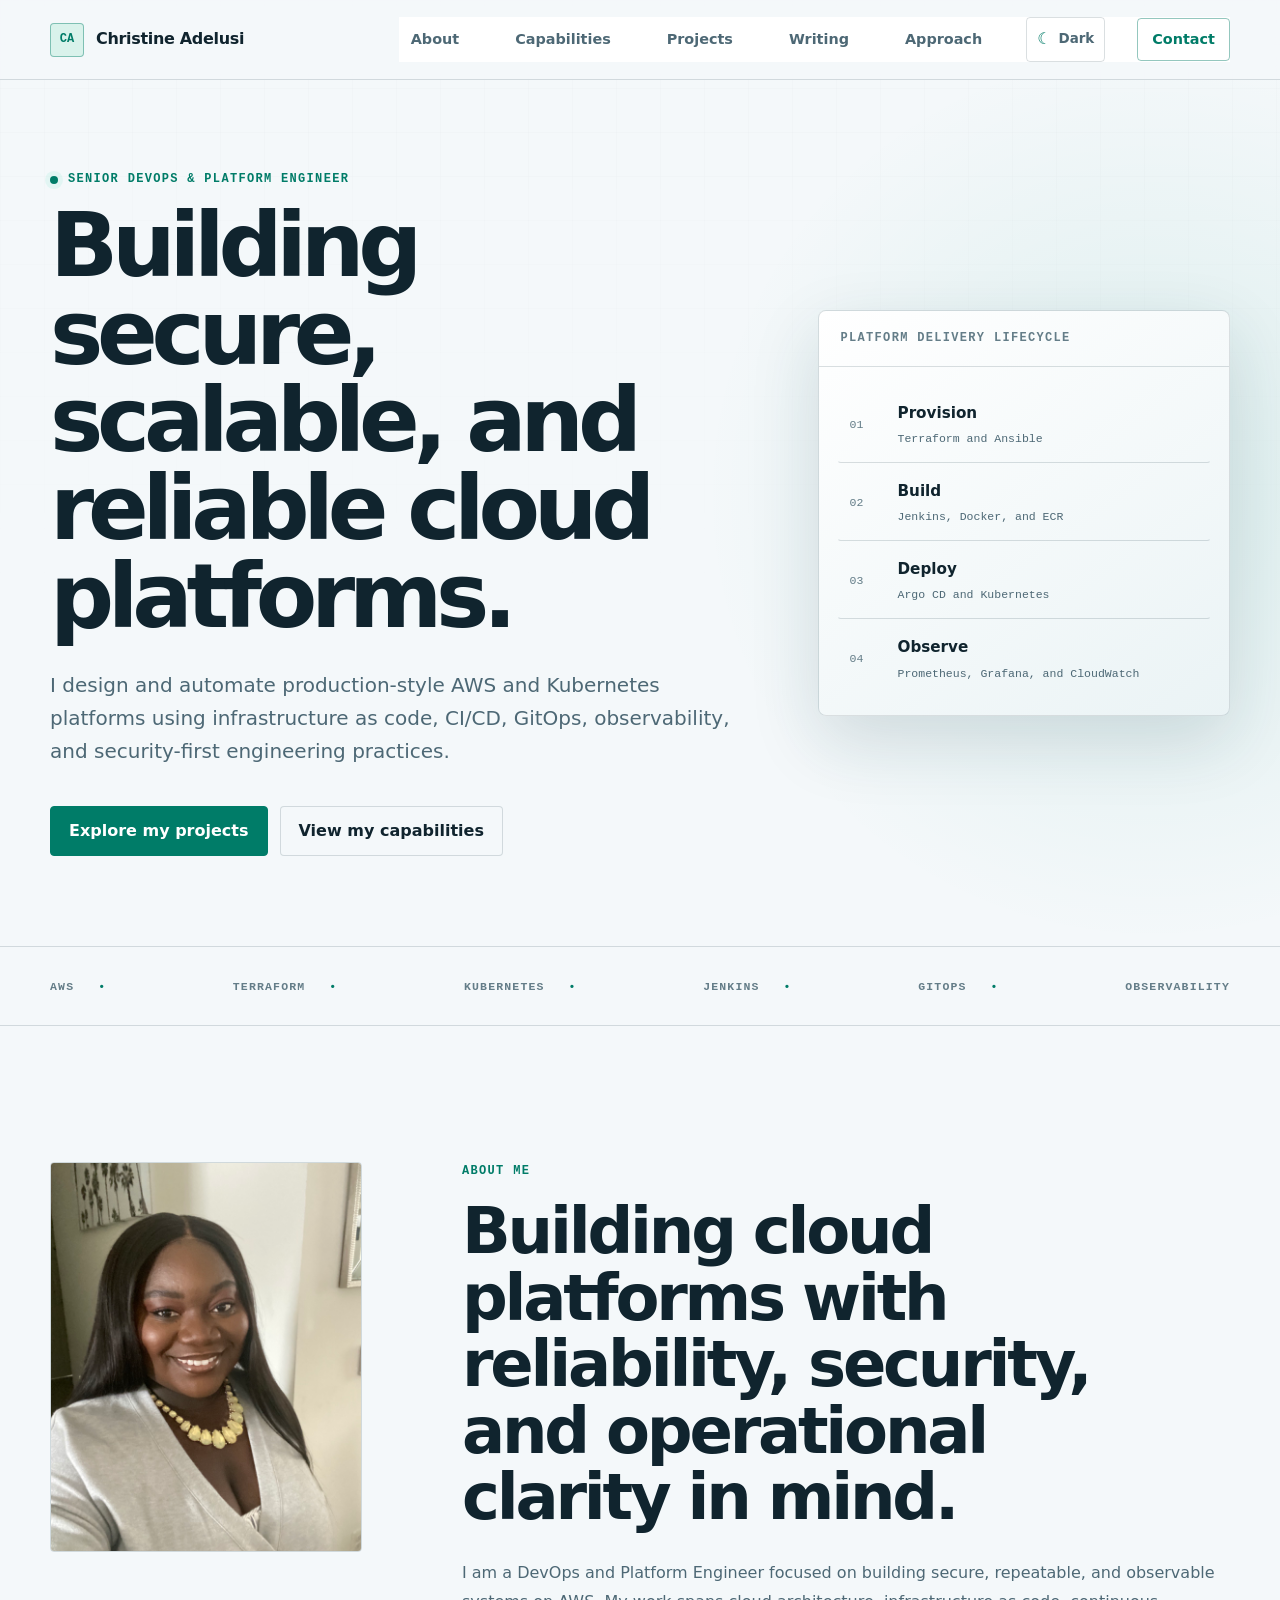
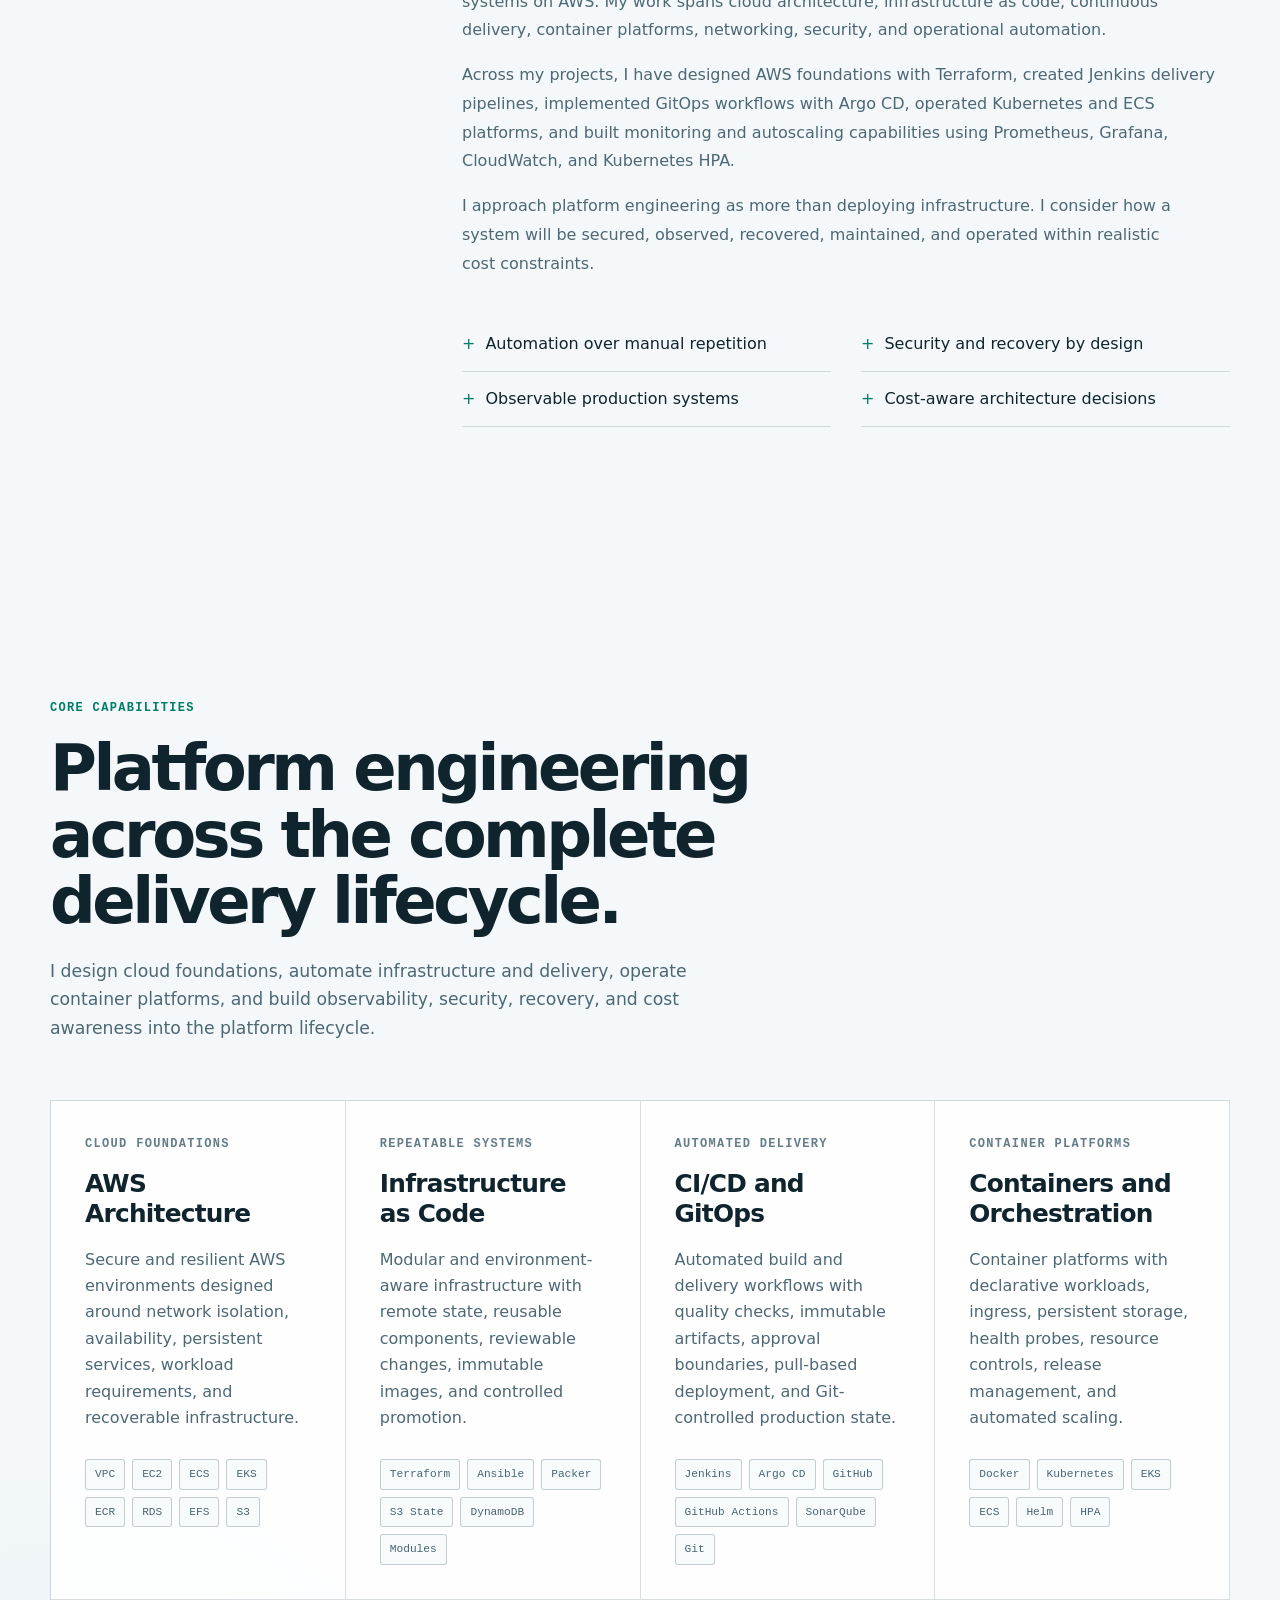
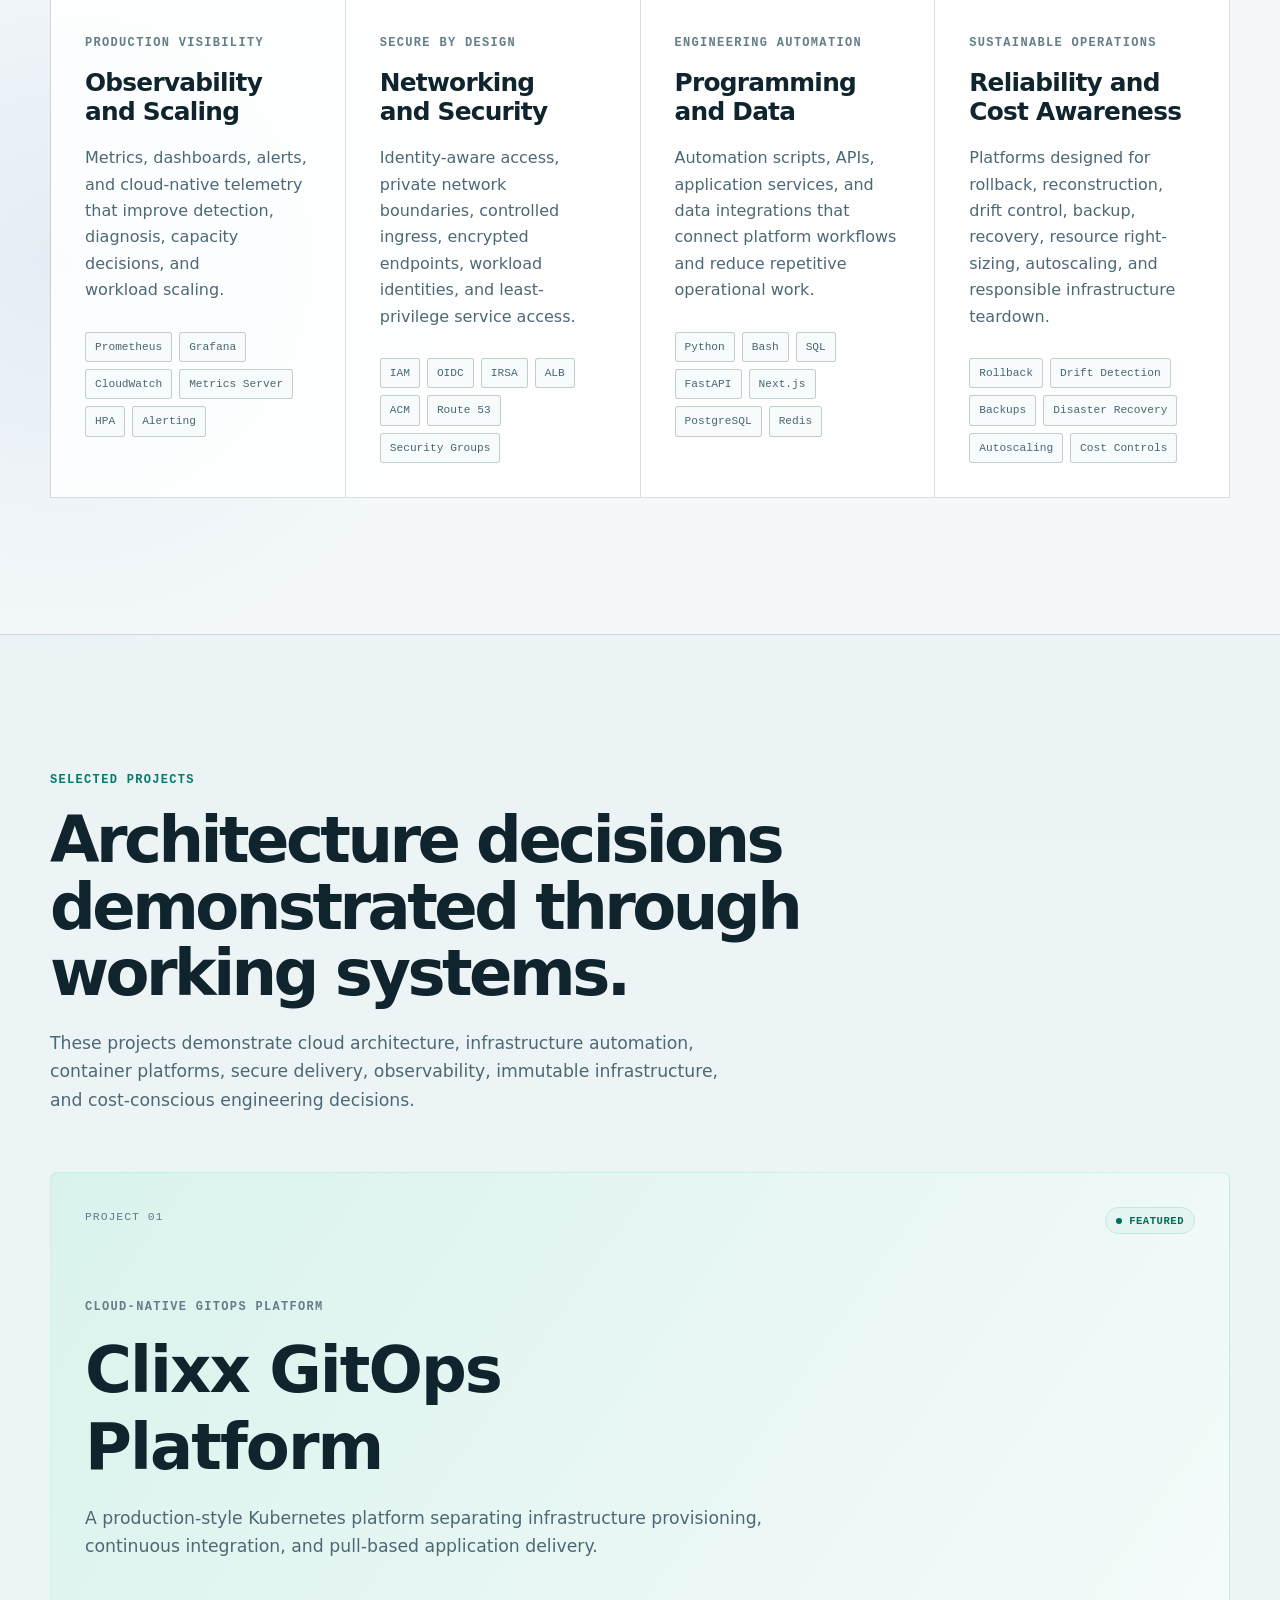
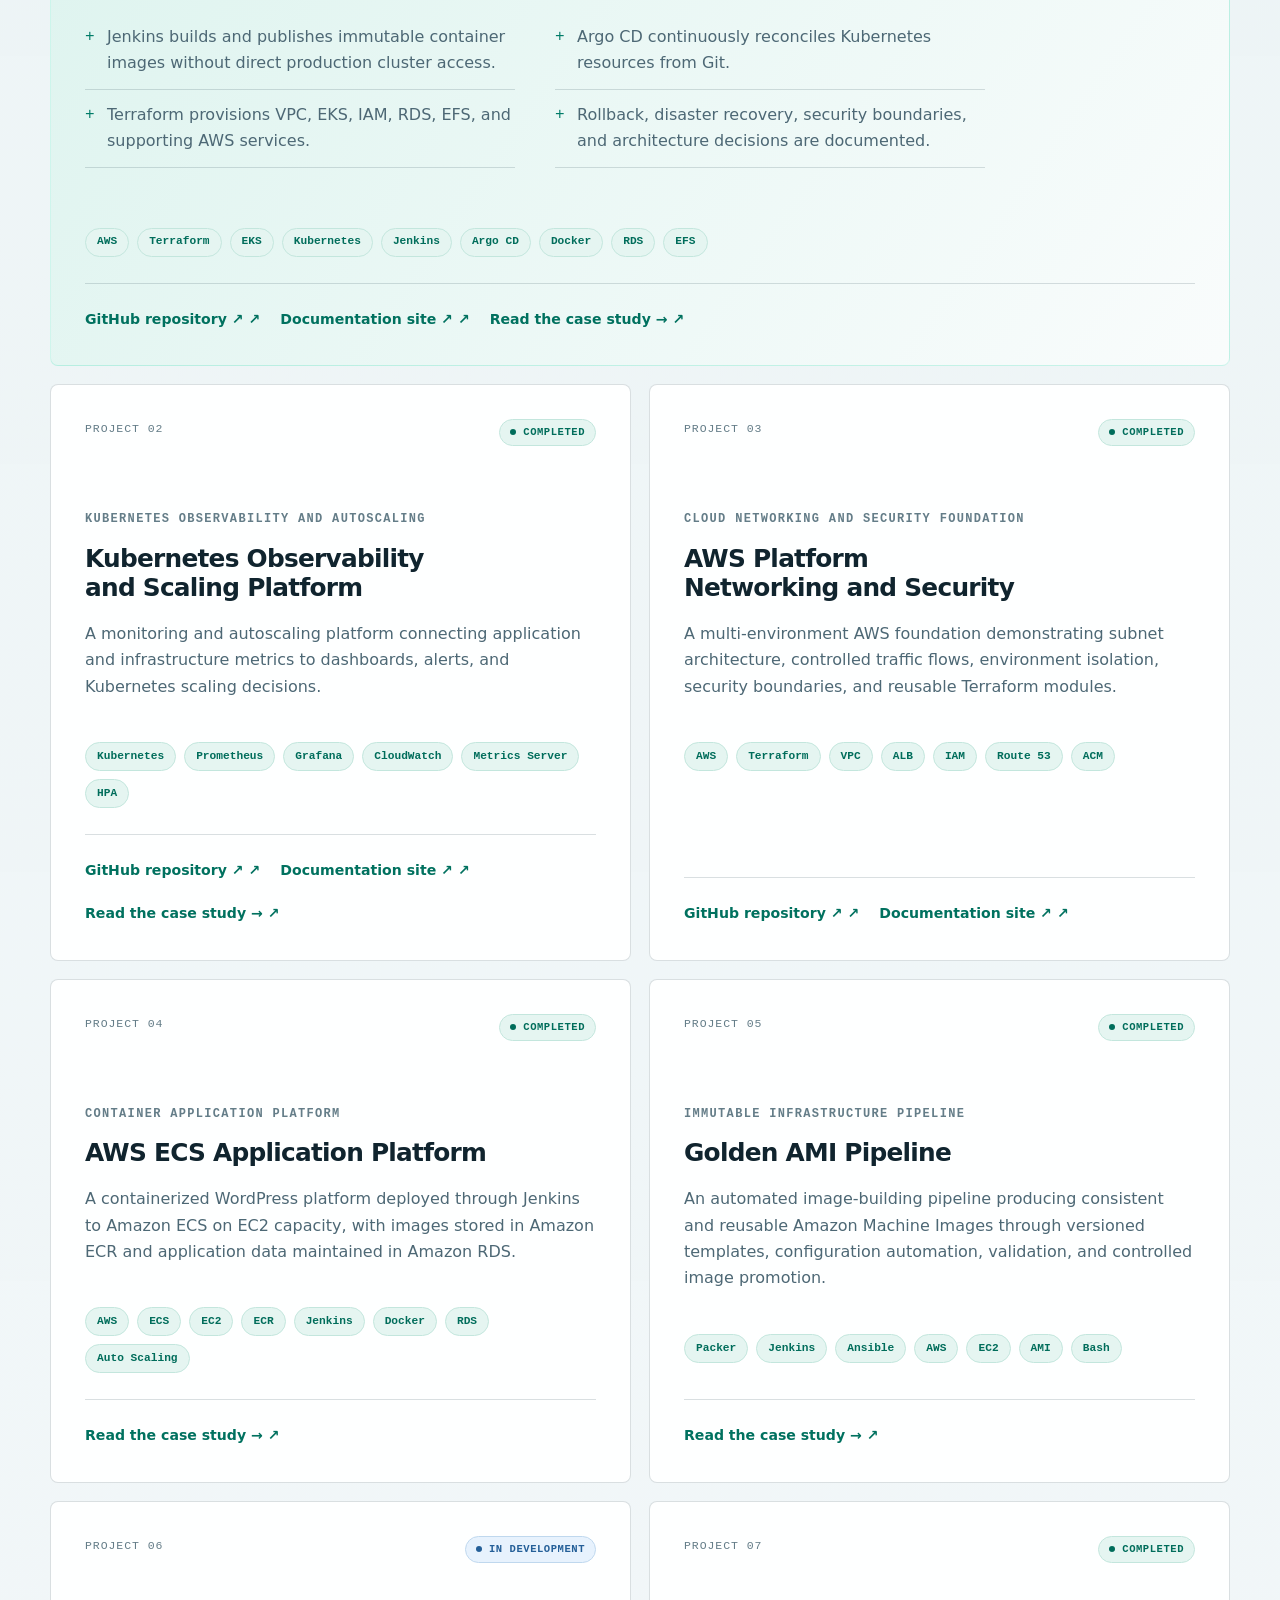
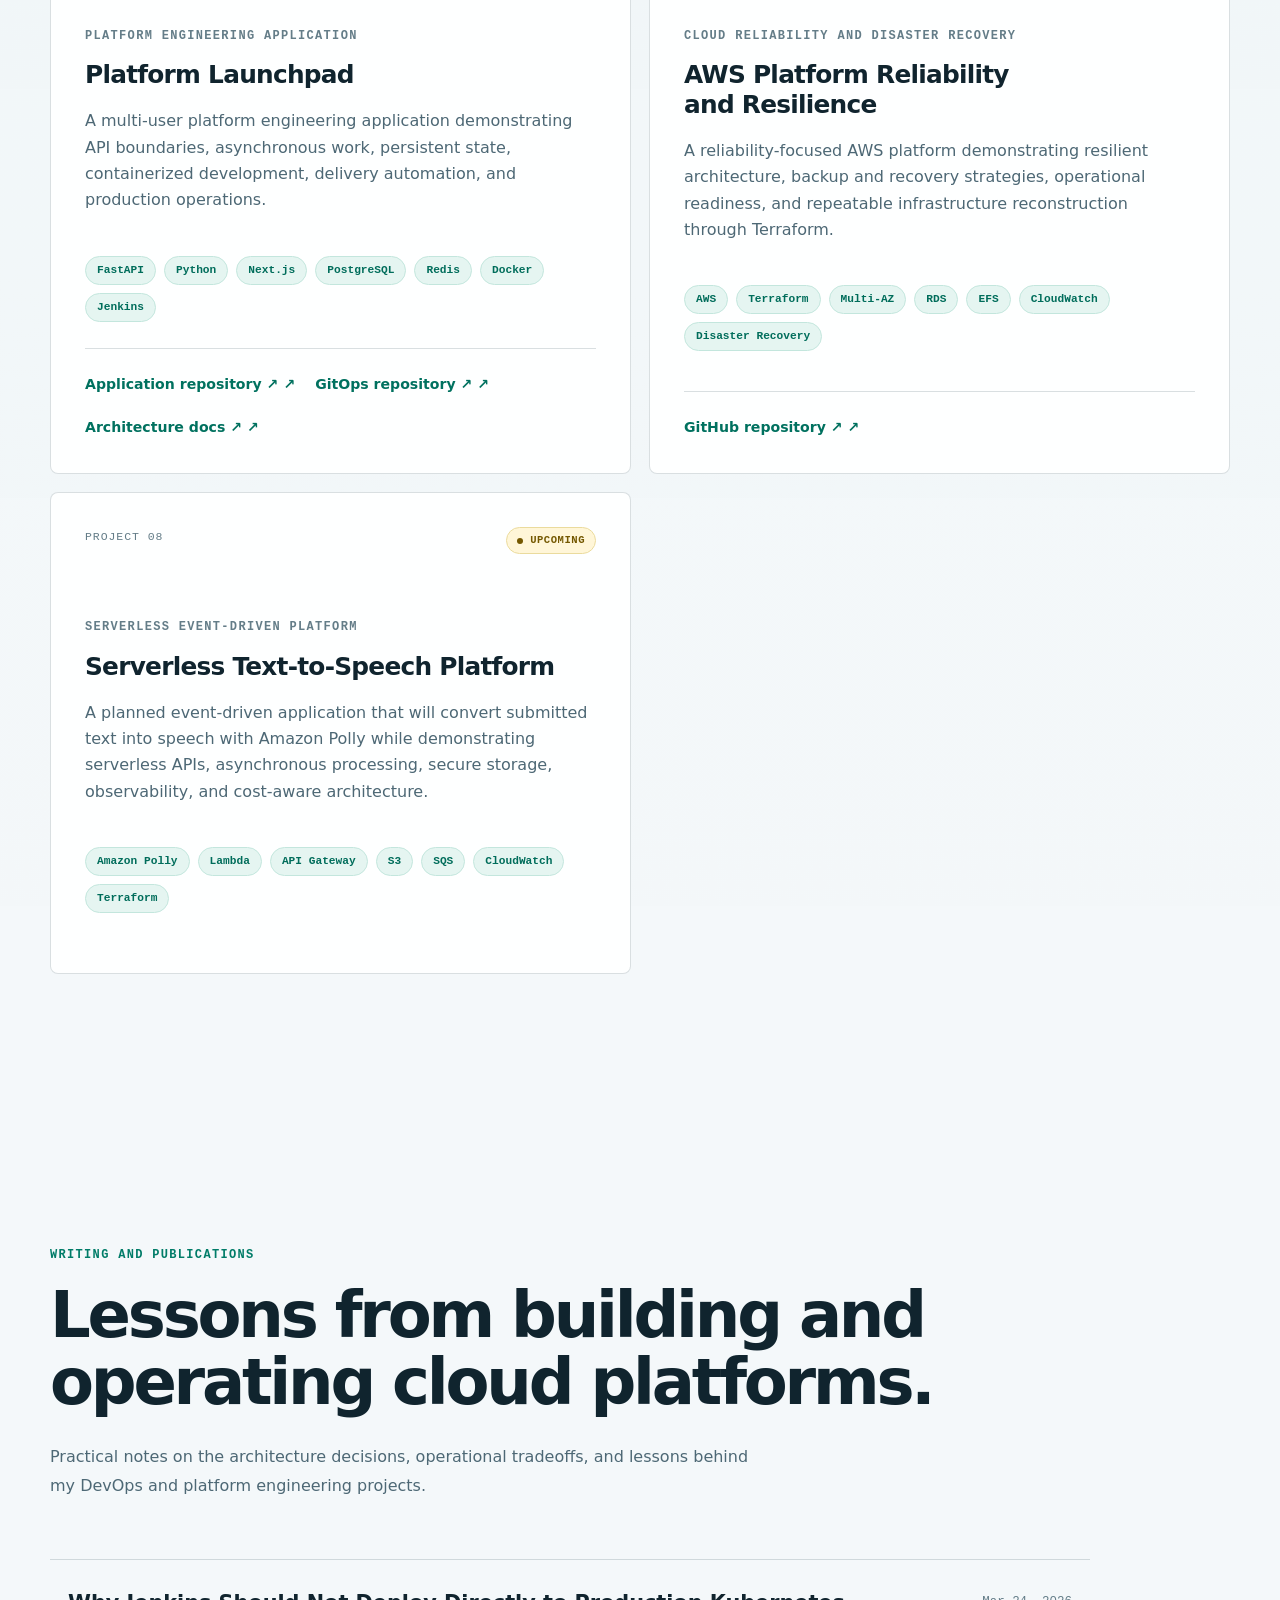
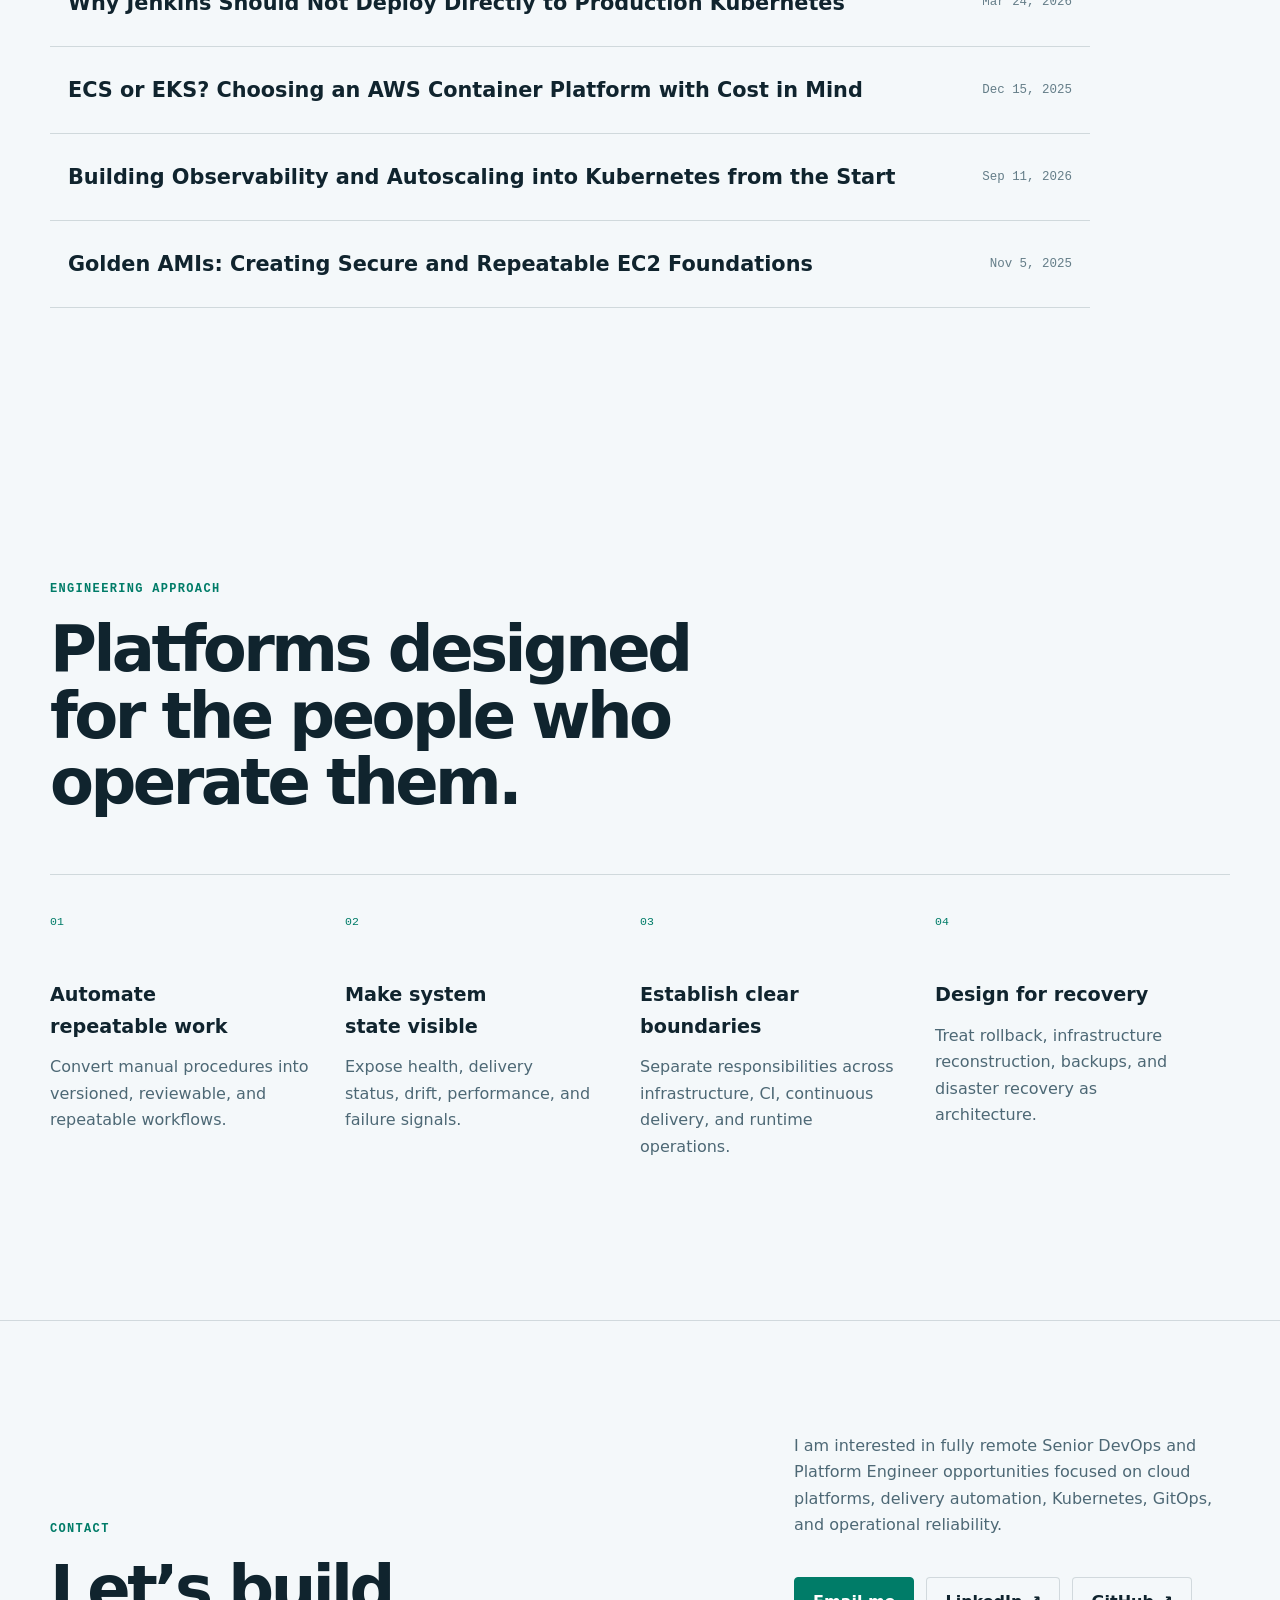
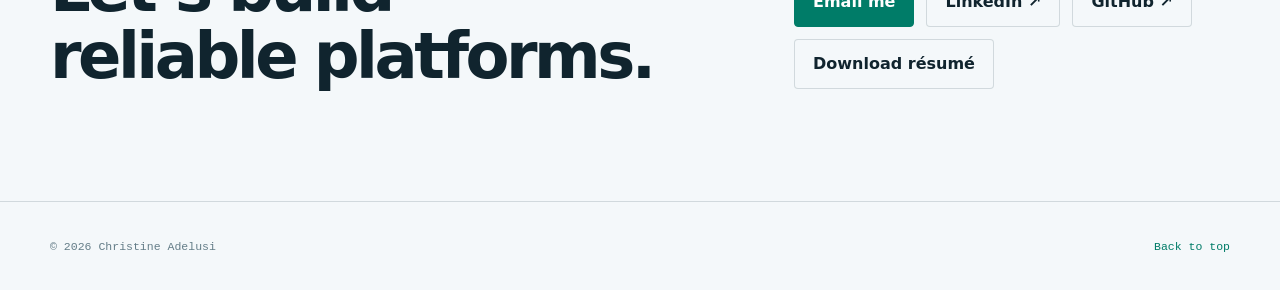
==== index.html @ 0bb8bb7d "feat: complete and prepare portfolio for publication" ====
<!DOCTYPE html>
<html lang="en">
<head>
    <meta charset="UTF-8">
    <meta
        name="viewport"
        content="width=device-width, initial-scale=1.0"
    >

    <meta
        name="description"
        content="Christine Adelusi is a Senior DevOps and Platform Engineer specializing in AWS, Terraform, Kubernetes, Jenkins, GitOps, CI/CD, observability, security, and automation."
    >

    <meta name="author" content="Christine Adelusi">

    <link
        rel="canonical"
        href="https://xtinead.github.io/christine-devops-portfolio/"
    >

    <meta property="og:type" content="website">
    <meta
        property="og:url"
        content="https://xtinead.github.io/christine-devops-portfolio/"
    >
    <meta
        property="og:title"
        content="Christine Adelusi | Senior DevOps & Platform Engineer"
    >
    <meta
        property="og:description"
        content="AWS and Kubernetes platform engineering portfolio featuring Terraform, Jenkins, GitOps, observability, security, and reliability projects."
    >
    <meta
        property="og:image"
        content="https://xtinead.github.io/christine-devops-portfolio/assets/images/christine-adelusi-portfolio-preview.png"
    >
    <meta
        property="og:image:alt"
        content="Christine Adelusi Senior DevOps and Platform Engineer portfolio"
    >
    <meta property="og:image:width" content="1200">
    <meta property="og:image:height" content="630">

    <meta name="twitter:card" content="summary_large_image">
    <meta
        name="twitter:title"
        content="Christine Adelusi | Senior DevOps & Platform Engineer"
    >
    <meta
        name="twitter:description"
        content="AWS and Kubernetes platform engineering portfolio featuring Terraform, Jenkins, GitOps, observability, security, and reliability projects."
    >
    <meta
        name="twitter:image"
        content="https://xtinead.github.io/christine-devops-portfolio/assets/images/christine-adelusi-portfolio-preview.png"
    >

    <link rel="icon" href="assets/images/favicon.svg" type="image/svg+xml">

    <title>
        Christine Adelusi | Senior DevOps & Platform Engineer
    </title>

    <script>
    /*
     * Apply the saved or system-preferred theme before the page
     * becomes visible. This prevents a light-theme flash.
     */
    (() => {
        const savedTheme = localStorage.getItem("portfolio-theme");

        const preferredTheme = window.matchMedia(
            "(prefers-color-scheme: light)"
        ).matches
            ? "light"
            : "dark";

        document.documentElement.dataset.theme =
            savedTheme || preferredTheme;
    })();
</script>

<link rel="stylesheet" href="css/styles.css">
<link rel="stylesheet" href="css/portfolio-content.css">
<script src="js/main.js" defer></script>
</head>

<body>
    <a class="skip-link" href="#main-content">
        Skip to main content
    </a>

    <header class="site-header">
        <div class="container navigation">
            <a class="brand" href="#home" aria-label="Go to homepage">
                <span class="brand-mark" aria-hidden="true">CA</span>
                <span class="brand-name">Christine Adelusi</span>
            </a>

            <button
                class="menu-toggle"
                type="button"
                aria-expanded="false"
                aria-controls="primary-navigation"
            >
                <span class="sr-only">Open navigation menu</span>
                <span aria-hidden="true"></span>
                <span aria-hidden="true"></span>
                <span aria-hidden="true"></span>
            </button>

            <nav
                id="primary-navigation"
                class="primary-navigation"
                aria-label="Primary navigation"
            >
                <ul>
                    <li><a href="#about">About</a></li>
                    <li><a href="#capabilities">Capabilities</a></li>
                    <li><a href="#projects">Projects</a></li>
                    <li><a href="#writing">Writing</a></li>
                    <li><a href="#approach">Approach</a></li>

                    <li>
                        <button
                            id="theme-toggle"
                            class="theme-toggle"
                            type="button"
                            aria-label="Switch to light theme"
                            title="Switch color theme"
                        >
                            <span
                                class="theme-toggle-icon"
                                aria-hidden="true"
                            >
                                ☀
                            </span>

                            <span class="theme-toggle-text">
                                Light
                            </span>
                        </button>
                    </li>

                    <li><a href="#contact">Contact</a></li>
                </ul>
            </nav>
        </div>
    </header>

    <main id="main-content">
        <section id="home" class="hero">
            <div class="container hero-layout">
                <div class="hero-content">
                    <p class="eyebrow">
                        Senior DevOps &amp; Platform Engineer
                    </p>

                    <h1>
                        Building secure, scalable, and reliable
                        cloud platforms.
                    </h1>

                    <p class="hero-summary">
                        I design and automate production-style AWS and
                        Kubernetes platforms using infrastructure as code,
                        CI/CD, GitOps, observability, and security-first
                        engineering practices.
                    </p>

                    <div class="hero-actions">
                        <a class="button button-primary" href="#projects">
                            Explore my projects
                        </a>

                        <a class="button button-secondary" href="#capabilities">
                            View my capabilities
                        </a>
                    </div>
                </div>

                <aside
                    class="platform-summary"
                    aria-label="Platform delivery lifecycle"
                >
                    <p class="platform-summary-label">
                        Platform delivery lifecycle
                    </p>

                    <ol class="delivery-lifecycle">
                        <li>
                            <span class="lifecycle-number">01</span>
                            <div>
                                <strong>Provision</strong>
                                <span>Terraform and Ansible</span>
                            </div>
                        </li>

                        <li>
                            <span class="lifecycle-number">02</span>
                            <div>
                                <strong>Build</strong>
                                <span>Jenkins, Docker, and ECR</span>
                            </div>
                        </li>

                        <li>
                            <span class="lifecycle-number">03</span>
                            <div>
                                <strong>Deploy</strong>
                                <span>Argo CD and Kubernetes</span>
                            </div>
                        </li>

                        <li>
                            <span class="lifecycle-number">04</span>
                            <div>
                                <strong>Observe</strong>
                                <span>Prometheus, Grafana, and CloudWatch</span>
                            </div>
                        </li>
                    </ol>
                </aside>
            </div>
        </section>

        <section
            class="technology-banner"
            aria-label="Primary technology areas"
        >
            <div class="container">
                <ul>
                    <li>AWS</li>
                    <li>Terraform</li>
                    <li>Kubernetes</li>
                    <li>Jenkins</li>
                    <li>GitOps</li>
                    <li>Observability</li>
                </ul>
            </div>
        </section>

        <section id="about" class="section about-section">
            <div class="container about-layout">
                <div class="about-portrait">
                    <img
                        class="portrait-image"
                        src="assets/images/christine-adelusi-headshot.jpg"
                        alt="Christine Adelusi, Senior DevOps and Platform Engineer"
                        loading="lazy"
                        decoding="async"
                     >
                </div>

                <div class="about-content">
                    <p class="section-label">About me</p>

                    <h2>
                        Building cloud platforms with reliability,
                        security, and operational clarity in mind.
                    </h2>

                    <div class="about-copy">
                        <p>
                            I am a DevOps and Platform Engineer focused on
                            building secure, repeatable, and observable systems
                            on AWS. My work spans cloud architecture,
                            infrastructure as code, continuous delivery,
                            container platforms, networking, security, and
                            operational automation.
                        </p>

                        <p>
                            Across my projects, I have designed AWS foundations
                            with Terraform, created Jenkins delivery pipelines,
                            implemented GitOps workflows with Argo CD, operated
                            Kubernetes and ECS platforms, and built monitoring
                            and autoscaling capabilities using Prometheus,
                            Grafana, CloudWatch, and Kubernetes HPA.
                        </p>

                        <p>
                            I approach platform engineering as more than
                            deploying infrastructure. I consider how a system
                            will be secured, observed, recovered, maintained,
                            and operated within realistic cost constraints.
                        </p>
                    </div>

                    <ul
                        class="about-principles"
                        aria-label="Engineering priorities"
                    >
                        <li>Automation over manual repetition</li>
                        <li>Security and recovery by design</li>
                        <li>Observable production systems</li>
                        <li>Cost-aware architecture decisions</li>
                    </ul>
                </div>
            </div>
        </section>

       <section id="capabilities" class="section capabilities-section">
    <div class="container">
        <div class="section-heading">
            <p class="section-label">
                Core capabilities
            </p>

            <h2>
                Platform engineering across the complete delivery
                lifecycle.
            </h2>

            <p>
                I design cloud foundations, automate infrastructure and
                delivery, operate container platforms, and build
                observability, security, recovery, and cost awareness
                into the platform lifecycle.
            </p>
        </div>

        <div class="capabilities-grid">
            <!-- Capability 01 -->
            <article class="capability-card">
                <p class="card-label">
                    Cloud foundations
                </p>

                <h3>AWS Architecture</h3>

                <p>
                    Secure and resilient AWS environments designed around
                    network isolation, availability, persistent services,
                    workload requirements, and recoverable infrastructure.
                </p>

                <ul class="technology-list">
                    <li>VPC</li>
                    <li>EC2</li>
                    <li>ECS</li>
                    <li>EKS</li>
                    <li>ECR</li>
                    <li>RDS</li>
                    <li>EFS</li>
                    <li>S3</li>
                </ul>
            </article>

            <!-- Capability 02 -->
            <article class="capability-card">
                <p class="card-label">
                    Repeatable systems
                </p>

                <h3>
                    Infrastructure as Code
                </h3>

                <p>
                    Modular and environment-aware infrastructure with
                    remote state, reusable components, reviewable
                    changes, immutable images, and controlled promotion.
                </p>

                <ul class="technology-list">
                    <li>Terraform</li>
                    <li>Ansible</li>
                    <li>Packer</li>
                    <li>S3 State</li>
                    <li>DynamoDB</li>
                    <li>Modules</li>
                </ul>
            </article>

            <!-- Capability 03 -->
            <article class="capability-card">
                <p class="card-label">
                    Automated delivery
                </p>

                <h3>CI/CD and GitOps</h3>

                <p>
                    Automated build and delivery workflows with quality
                    checks, immutable artifacts, approval boundaries,
                    pull-based deployment, and Git-controlled production
                    state.
                </p>

                <ul class="technology-list">
                    <li>Jenkins</li>
                    <li>Argo CD</li>
                    <li>GitHub</li>
                    <li>GitHub Actions</li>
                    <li>SonarQube</li>
                    <li>Git</li>
                </ul>
            </article>

            <!-- Capability 04 -->
            <article class="capability-card">
                <p class="card-label">
                    Container platforms
                </p>

                <h3>
                    Containers and Orchestration
                </h3>

                <p>
                    Container platforms with declarative workloads,
                    ingress, persistent storage, health probes,
                    resource controls, release management, and
                    automated scaling.
                </p>

                <ul class="technology-list">
                    <li>Docker</li>
                    <li>Kubernetes</li>
                    <li>EKS</li>
                    <li>ECS</li>
                    <li>Helm</li>
                    <li>HPA</li>
                </ul>
            </article>

            <!-- Capability 05 -->
            <article class="capability-card">
                <p class="card-label">
                    Production visibility
                </p>

                <h3>
                    Observability and Scaling
                </h3>

                <p>
                    Metrics, dashboards, alerts, and cloud-native
                    telemetry that improve detection, diagnosis,
                    capacity decisions, and workload scaling.
                </p>

                <ul class="technology-list">
                    <li>Prometheus</li>
                    <li>Grafana</li>
                    <li>CloudWatch</li>
                    <li>Metrics Server</li>
                    <li>HPA</li>
                    <li>Alerting</li>
                </ul>
            </article>

            <!-- Capability 06 -->
            <article class="capability-card">
                <p class="card-label">
                    Secure by design
                </p>

                <h3>
                    Networking and Security
                </h3>

                <p>
                    Identity-aware access, private network boundaries,
                    controlled ingress, encrypted endpoints, workload
                    identities, and least-privilege service access.
                </p>

                <ul class="technology-list">
                    <li>IAM</li>
                    <li>OIDC</li>
                    <li>IRSA</li>
                    <li>ALB</li>
                    <li>ACM</li>
                    <li>Route 53</li>
                    <li>Security Groups</li>
                </ul>
            </article>

            <!-- Capability 07 -->
            <article class="capability-card">
                <p class="card-label">
                    Engineering automation
                </p>

                <h3>
                    Programming and Data
                </h3>

                <p>
                    Automation scripts, APIs, application services, and
                    data integrations that connect platform workflows
                    and reduce repetitive operational work.
                </p>

                <ul class="technology-list">
                    <li>Python</li>
                    <li>Bash</li>
                    <li>SQL</li>
                    <li>FastAPI</li>
                    <li>Next.js</li>
                    <li>PostgreSQL</li>
                    <li>Redis</li>
                </ul>
            </article>

            <!-- Capability 08 -->
            <article class="capability-card">
                <p class="card-label">
                    Sustainable operations
                </p>

                <h3>
                    Reliability and Cost Awareness
                </h3>

                <p>
                    Platforms designed for rollback, reconstruction,
                    drift control, backup, recovery, resource
                    right-sizing, autoscaling, and responsible
                    infrastructure teardown.
                </p>

                <ul class="technology-list">
                    <li>Rollback</li>
                    <li>Drift Detection</li>
                    <li>Backups</li>
                    <li>Disaster Recovery</li>
                    <li>Autoscaling</li>
                    <li>Cost Controls</li>
                </ul>
            </article>
        </div>
    </div>
</section>

 <section id="projects" class="section projects-section">
    <div class="container">
        <div class="section-heading">
            <p class="section-label">
                Selected projects
            </p>

            <h2>
                Architecture decisions demonstrated through working
                systems.
            </h2>

            <p>
                These projects demonstrate cloud architecture,
                infrastructure automation, container platforms, secure
                delivery, observability, immutable infrastructure, and
                cost-conscious engineering decisions.
            </p>
        </div>

        <div class="projects-grid">
            <!-- Project 01 -->
            <article class="project-card project-card-featured">
                <div class="project-card-header">
                    <p class="project-number">
                        Project 01
                    </p>

                    <span class="project-status">
                        Featured
                    </span>
                </div>

                <p class="card-label">
                    Cloud-Native GitOps Platform
                </p>

                <h3>Clixx GitOps Platform</h3>

                <p>
                    A production-style Kubernetes platform separating
                    infrastructure provisioning, continuous integration,
                    and pull-based application delivery.
                </p>

                <ul class="project-highlights">
                    <li>
                        Jenkins builds and publishes immutable container
                        images without direct production cluster access.
                    </li>

                    <li>
                        Argo CD continuously reconciles Kubernetes
                        resources from Git.
                    </li>

                    <li>
                        Terraform provisions VPC, EKS, IAM, RDS, EFS,
                        and supporting AWS services.
                    </li>

                    <li>
                        Rollback, disaster recovery, security boundaries,
                        and architecture decisions are documented.
                    </li>
                </ul>

                <ul
                    class="project-technologies"
                    aria-label="Clixx GitOps technologies"
                >
                    <li>AWS</li>
                    <li>Terraform</li>
                    <li>EKS</li>
                    <li>Kubernetes</li>
                    <li>Jenkins</li>
                    <li>Argo CD</li>
                    <li>Docker</li>
                    <li>RDS</li>
                    <li>EFS</li>
                </ul>

                <div class="project-links">
                    <a
                        href="https://github.com/xtinead/clixx-gitops-platform"
                        target="_blank"
                        rel="noopener noreferrer"
                    >
                        GitHub repository ↗
                    </a>

                    <a
                        href="https://xtinead.github.io/clixx-gitops-platform/"
                        target="_blank"
                        rel="noopener noreferrer"
                    >
                        Documentation site ↗
                    </a>

                    <a href="articles/jenkins-gitops.html">
                        Read the case study →
                    </a>
                </div>
            </article>

            <!-- Project 02 -->
            <article class="project-card">
                <div class="project-card-header">
                    <p class="project-number">
                        Project 02
                    </p>

                    <span class="project-status">
                        Completed
                    </span>
                </div>

                <p class="card-label">
                    Kubernetes Observability and Autoscaling
                </p>

                <h3>
                    Kubernetes Observability and Scaling Platform
                </h3>

                <p>
                    A monitoring and autoscaling platform connecting
                    application and infrastructure metrics to dashboards,
                    alerts, and Kubernetes scaling decisions.
                </p>

                <ul
                    class="project-technologies"
                    aria-label="Observability platform technologies"
                >
                    <li>Kubernetes</li>
                    <li>Prometheus</li>
                    <li>Grafana</li>
                    <li>CloudWatch</li>
                    <li>Metrics Server</li>
                    <li>HPA</li>
                </ul>

                <div class="project-links">
                    <a
                        href="https://github.com/xtinead/kubernetes-observability-and-scaling-platform"
                        target="_blank"
                        rel="noopener noreferrer"
                    >
                        GitHub repository ↗
                    </a>

                    <a
                        href="https://xtinead.github.io/kubernetes-observability-and-scaling-platform/"
                        target="_blank"
                        rel="noopener noreferrer"
                    >
                        Documentation site ↗
                    </a>

                    <a href="articles/kubernetes-observability.html">
                        Read the case study →
                    </a>
                </div>
            </article>

            <!-- Project 03 -->
            <article class="project-card">
                <div class="project-card-header">
                    <p class="project-number">
                        Project 03
                    </p>

                    <span class="project-status">
                        Completed
                    </span>
                </div>

                <p class="card-label">
                    Cloud Networking and Security Foundation
                </p>

                <h3>
                    AWS Platform Networking and Security
                </h3>

                <p>
                    A multi-environment AWS foundation demonstrating
                    subnet architecture, controlled traffic flows,
                    environment isolation, security boundaries, and
                    reusable Terraform modules.
                </p>

                <ul
                    class="project-technologies"
                    aria-label="Networking platform technologies"
                >
                    <li>AWS</li>
                    <li>Terraform</li>
                    <li>VPC</li>
                    <li>ALB</li>
                    <li>IAM</li>
                    <li>Route 53</li>
                    <li>ACM</li>
                </ul>

                <div class="project-links">
                    <a
                        href="https://github.com/xtinead/aws-platform-networking-and-security"
                        target="_blank"
                        rel="noopener noreferrer"
                    >
                        GitHub repository ↗
                    </a>

                    <a
                        href="https://xtinead.github.io/aws-platform-networking-and-security/"
                        target="_blank"
                        rel="noopener noreferrer"
                    >
                        Documentation site ↗
                    </a>
                </div>
            </article>

            <!-- Project 04 -->
            <article class="project-card">
                <div class="project-card-header">
                    <p class="project-number">
                        Project 04
                    </p>

                    <span class="project-status">
                        Completed
                    </span>
                </div>

                <p class="card-label">
                    Container Application Platform
                </p>

                <h3>AWS ECS Application Platform</h3>

                <p>
                    A containerized WordPress platform deployed through
                    Jenkins to Amazon ECS on EC2 capacity, with images
                    stored in Amazon ECR and application data maintained
                    in Amazon RDS.
                </p>

                <ul
                    class="project-technologies"
                    aria-label="ECS platform technologies"
                >
                    <li>AWS</li>
                    <li>ECS</li>
                    <li>EC2</li>
                    <li>ECR</li>
                    <li>Jenkins</li>
                    <li>Docker</li>
                    <li>RDS</li>
                    <li>Auto Scaling</li>
                </ul>

                <div class="project-links">
                    <a href="articles/ecs-or-eks-cost.html">
                        Read the case study →
                    </a>
                </div>

            </article>

            <!-- Project 05 -->
            <article class="project-card">
                <div class="project-card-header">
                    <p class="project-number">
                        Project 05
                    </p>

                    <span class="project-status">
                        Completed
                    </span>
                </div>

                <p class="card-label">
                    Immutable Infrastructure Pipeline
                </p>

                <h3>Golden AMI Pipeline</h3>

                <p>
                    An automated image-building pipeline producing
                    consistent and reusable Amazon Machine Images through
                    versioned templates, configuration automation,
                    validation, and controlled image promotion.
                </p>

                <ul
                    class="project-technologies"
                    aria-label="Golden AMI pipeline technologies"
                >
                    <li>Packer</li>
                    <li>Jenkins</li>
                    <li>Ansible</li>
                    <li>AWS</li>
                    <li>EC2</li>
                    <li>AMI</li>
                    <li>Bash</li>
                </ul>

                <div class="project-links">
                    <a href="articles/golden-ami-pipeline.html">
                        Read the case study →
                    </a>
                </div>
            </article>

            <!-- Project 06 -->
            <article class="project-card">
                <div class="project-card-header">
                    <p class="project-number">
                        Project 06
                    </p>

                    <span
                        class="
                            project-status
                            project-status-development
                        "
                    >
                        In development
                    </span>
                </div>

                <p class="card-label">
                    Platform Engineering Application
                </p>

                <h3>Platform Launchpad</h3>

                <p>
                    A multi-user platform engineering application
                    demonstrating API boundaries, asynchronous work,
                    persistent state, containerized development, delivery
                    automation, and production operations.
                </p>

                <ul
                    class="project-technologies"
                    aria-label="Platform Launchpad technologies"
                >
                    <li>FastAPI</li>
                    <li>Python</li>
                    <li>Next.js</li>
                    <li>PostgreSQL</li>
                    <li>Redis</li>
                    <li>Docker</li>
                    <li>Jenkins</li>
                </ul>

                <div class="project-links">
                    <a
                        href="https://github.com/xtinead/platform-launchpad"
                        target="_blank"
                        rel="noopener noreferrer"
                    >
                        Application repository ↗
                    </a>

                    <a
                        href="https://github.com/xtinead/platform-launchpad-gitops"
                        target="_blank"
                        rel="noopener noreferrer"
                    >
                        GitOps repository ↗
                    </a>

                    <a
                        href="https://github.com/xtinead/platform-launchpad/blob/main/docs/architecture/system-architecture.md"
                        target="_blank"
                        rel="noopener noreferrer"
                    >
                        Architecture docs ↗
                    </a>
                </div>
            </article>

            <!-- Project 07 -->
            <article class="project-card">
                <div class="project-card-header">
                    <p class="project-number">
                        Project 07
                    </p>

                    <span class="project-status">
                        Completed
                    </span>
                </div>

                <p class="card-label">
                    Cloud Reliability and Disaster Recovery
                </p>

                <h3>
                    AWS Platform Reliability and Resilience
                </h3>

                <p>
                    A reliability-focused AWS platform demonstrating
                    resilient architecture, backup and recovery
                    strategies, operational readiness, and repeatable
                    infrastructure reconstruction through Terraform.
                </p>

                <ul
                    class="project-technologies"
                    aria-label="Reliability and resilience platform technologies"
                >
                    <li>AWS</li>
                    <li>Terraform</li>
                    <li>Multi-AZ</li>
                    <li>RDS</li>
                    <li>EFS</li>
                    <li>CloudWatch</li>
                    <li>Disaster Recovery</li>
                </ul>

                <div class="project-links">
                    <a
                        href="https://github.com/xtinead/aws-platform-reliability-and-resilience"
                        target="_blank"
                        rel="noopener noreferrer"
                    >
                        GitHub repository ↗
                    </a>
                </div>
            </article>

            <!-- Project 08 -->
            <article class="project-card">
                <div class="project-card-header">
                    <p class="project-number">
                        Project 08
                    </p>

                    <span
                        class="
                            project-status
                            project-status-upcoming
                        "
                    >
                        Upcoming
                    </span>
                </div>

                <p class="card-label">
                    Serverless Event-Driven Platform
                </p>

                <h3>
                    Serverless Text-to-Speech Platform
                </h3>

                <p>
                    A planned event-driven application that will convert
                    submitted text into speech with Amazon Polly while
                    demonstrating serverless APIs, asynchronous
                    processing, secure storage, observability, and
                    cost-aware architecture.
                </p>

                <ul
                    class="project-technologies"
                    aria-label="Text-to-speech platform technologies"
                >
                    <li>Amazon Polly</li>
                    <li>Lambda</li>
                    <li>API Gateway</li>
                    <li>S3</li>
                    <li>SQS</li>
                    <li>CloudWatch</li>
                    <li>Terraform</li>
                </ul>

            </article>
        </div>
    </div>
</section>

        <section id="writing" class="section writing-section">
            <div class="container">
                <div class="writing-heading">
                    <p class="section-label">Writing and publications</p>
                    <h2>Lessons from building and operating cloud platforms.</h2>
                    <p>
                        Practical notes on the architecture decisions,
                        operational tradeoffs, and lessons behind my DevOps
                        and platform engineering projects.
                    </p>
                </div>

                <ol class="publication-list">
                    <li>
                        <a href="articles/jenkins-gitops.html">
                            <span>Why Jenkins Should Not Deploy Directly to Production Kubernetes</span>
                            <time datetime="2026-03-24">Mar 24, 2026</time>
                        </a>
                    </li>
                    <li>
                        <a href="articles/ecs-or-eks-cost.html">
                            <span>ECS or EKS? Choosing an AWS Container Platform with Cost in Mind</span>
                            <time datetime="2025-12-15">Dec 15, 2025</time>
                        </a>
                    </li>
                    <li>
                        <a href="articles/kubernetes-observability.html">
                            <span>Building Observability and Autoscaling into Kubernetes from the Start</span>
                            <time datetime="2026-09-11">Sep 11, 2026</time>
                        </a>
                    </li>
                    <li>
                        <a href="articles/golden-ami-pipeline.html">
                            <span>Golden AMIs: Creating Secure and Repeatable EC2 Foundations</span>
                            <time datetime="2025-11-05">Nov 5, 2025</time>
                        </a>
                    </li>
                </ol>
            </div>
        </section>

        <section id="approach" class="section approach-section">
            <div class="container">
                <div class="section-heading">
                    <p class="section-label">Engineering approach</p>

                    <h2>
                        Platforms designed for the people who operate them.
                    </h2>
                </div>

                <div class="principles-grid">
                    <article>
                        <span>01</span>
                        <h3>Automate repeatable work</h3>
                        <p>
                            Convert manual procedures into versioned,
                            reviewable, and repeatable workflows.
                        </p>
                    </article>

                    <article>
                        <span>02</span>
                        <h3>Make system state visible</h3>
                        <p>
                            Expose health, delivery status, drift, performance,
                            and failure signals.
                        </p>
                    </article>

                    <article>
                        <span>03</span>
                        <h3>Establish clear boundaries</h3>
                        <p>
                            Separate responsibilities across infrastructure,
                            CI, continuous delivery, and runtime operations.
                        </p>
                    </article>

                    <article>
                        <span>04</span>
                        <h3>Design for recovery</h3>
                        <p>
                            Treat rollback, infrastructure reconstruction,
                            backups, and disaster recovery as architecture.
                        </p>
                    </article>
                </div>
            </div>
        </section>

        <section id="contact" class="section contact-section">
            <div class="container contact-layout">
                <div>
                    <p class="section-label">Contact</p>

                    <h2>
                        Let’s build reliable platforms.
                    </h2>
                </div>

                <div class="contact-content">
                    <p>
                        I am interested in fully remote Senior DevOps and
                        Platform Engineer opportunities focused on cloud
                        platforms, delivery automation, Kubernetes, GitOps,
                        and operational reliability.
                    </p>

                    <div class="hero-actions" aria-label="Contact links">
                        <a
                            class="button button-primary"
                            href="mailto:christineadelusi@gmail.com"
                        >
                            Email me
                        </a>

                        <a
                            class="button button-secondary"
                            href="https://www.linkedin.com/in/christine-adelusi-31b64512b"
                            target="_blank"
                            rel="noopener noreferrer"
                        >
                            LinkedIn ↗
                        </a>

                        <a
                            class="button button-secondary"
                            href="https://github.com/xtinead"
                            target="_blank"
                            rel="noopener noreferrer"
                        >
                            GitHub ↗
                        </a>

                        <a
                            class="button button-secondary"
                            href="assets/resume/christine-adelusi-resume.pdf"
                            download
                        >
                            Download résumé
                        </a>
                    </div>
                </div>
            </div>
        </section>
    </main>

    <footer class="site-footer">
        <div class="container footer-layout">
            <p>
                &copy; <span id="current-year"></span> Christine Adelusi
            </p>

            <a href="#home">Back to top</a>
        </div>
    </footer>
</body>
</html>
---- css/styles.css ----
html {
    color-scheme: dark;
}

html[data-theme="light"] {
    color-scheme: light;

    --color-background: #f4f8fa;
    --color-background-alt: #ffffff;
    --color-surface: #ffffff;
    --color-surface-light: #eaf3f5;

    --color-border: rgba(25, 58, 72, 0.16);
    --color-border-strong: rgba(0, 122, 101, 0.42);

    --color-text: #10242e;
    --color-text-muted: #4d6875;
    --color-text-subtle: #647d88;

    --color-accent: #007c68;
    --color-accent-light: #00967e;
    --color-accent-dark: #d9f2eb;

    --shadow-large:
        0 25px 70px rgba(24, 54, 68, 0.14);
}

/* =========================================================
   1. Design tokens
   ========================================================= */

:root {
    --color-background: #071019;
    --color-background-alt: #0a1621;
    --color-surface: #0d1c28;
    --color-surface-light: #112433;
    --color-border: rgba(164, 194, 210, 0.16);
    --color-border-strong: rgba(75, 225, 188, 0.38);

    --color-text: #edf7f5;
    --color-text-muted: #9db2be;
    --color-text-subtle: #718894;

    --color-accent: #4be1bd;
    --color-accent-light: #75eccf;
    --color-accent-dark: #123c38;

    --font-primary:
        Inter,
        ui-sans-serif,
        system-ui,
        -apple-system,
        BlinkMacSystemFont,
        "Segoe UI",
        sans-serif;

    --font-monospace:
        "Cascadia Code",
        "SFMono-Regular",
        Consolas,
        "Liberation Mono",
        monospace;

    --container-width: 1180px;
    --header-height: 80px;

    --radius-small: 4px;
    --radius-medium: 8px;

    --shadow-large:
        0 30px 80px rgba(0, 0, 0, 0.32);

    --transition-standard:
        180ms ease;
}


/* =========================================================
   2. Reset and global styles
   ========================================================= */

*,
*::before,
*::after {
    box-sizing: border-box;
}

html {
    scroll-behavior: smooth;
    scroll-padding-top: calc(var(--header-height) + 24px);
}

body {
    margin: 0;
    min-width: 320px;
    color: var(--color-text);
    background:
        radial-gradient(
            circle at 90% 5%,
            rgba(29, 134, 119, 0.16),
            transparent 28rem
        ),
        radial-gradient(
            circle at 5% 35%,
            rgba(35, 85, 144, 0.11),
            transparent 25rem
        ),
        var(--color-background);
    font-family: var(--font-primary);
    font-size: 1rem;
    line-height: 1.65;
    overflow-x: hidden;
}

body::before {
    position: fixed;
    inset: 0;
    z-index: -1;
    content: "";
    pointer-events: none;
    opacity: 0.18;
    background-image:
        linear-gradient(
            rgba(255, 255, 255, 0.025) 1px,
            transparent 1px
        ),
        linear-gradient(
            90deg,
            rgba(255, 255, 255, 0.025) 1px,
            transparent 1px
        );
    background-size: 44px 44px;
    mask-image:
        linear-gradient(to bottom, black, transparent 78%);
}

img,
svg {
    display: block;
    max-width: 100%;
}

button,
a {
    font: inherit;
}

a {
    color: inherit;
}

button {
    color: inherit;
}

h1,
h2,
h3,
p {
    margin-top: 0;
}

h1,
h2,
h3 {
    text-wrap: balance;
}

p {
    text-wrap: pretty;
}

ul,
ol {
    margin-top: 0;
}

section {
    position: relative;
}

.container {
    width: min(
        calc(100% - 48px),
        var(--container-width)
    );
    margin-inline: auto;
}


/* =========================================================
   3. Accessibility helpers
   ========================================================= */

.skip-link {
    position: fixed;
    top: -100px;
    left: 16px;
    z-index: 1000;
    padding: 10px 16px;
    color: #03100c;
    background: var(--color-accent);
    border-radius: var(--radius-small);
    font-weight: 700;
    text-decoration: none;
}

.skip-link:focus {
    top: 16px;
}

.sr-only {
    position: absolute;
    width: 1px;
    height: 1px;
    padding: 0;
    margin: -1px;
    overflow: hidden;
    clip: rect(0, 0, 0, 0);
    white-space: nowrap;
    border: 0;
}

:focus-visible {
    outline: 2px solid var(--color-accent);
    outline-offset: 4px;
}


/* =========================================================
   4. Header and navigation
   ========================================================= */

.site-header {
    position: sticky;
    top: 0;
    z-index: 100;
    height: var(--header-height);
    background: rgba(7, 16, 25, 0.88);
    border-bottom: 1px solid var(--color-border);
    backdrop-filter: blur(16px);
}

.navigation {
    display: flex;
    align-items: center;
    justify-content: space-between;
    height: 100%;
}

.brand {
    display: inline-flex;
    align-items: center;
    gap: 12px;
    font-weight: 700;
    letter-spacing: -0.02em;
    text-decoration: none;
}

.brand-mark {
    display: grid;
    place-items: center;
    width: 34px;
    height: 34px;
    color: var(--color-accent);
    background: var(--color-accent-dark);
    border: 1px solid var(--color-border-strong);
    border-radius: var(--radius-small);
    font-family: var(--font-monospace);
    font-size: 0.75rem;
    letter-spacing: 0;
}

.primary-navigation ul {
    display: flex;
    align-items: center;
    gap: 32px;
    padding: 0;
    margin: 0;
    list-style: none;
}

.primary-navigation a {
    color: var(--color-text-muted);
    font-size: 0.9rem;
    font-weight: 600;
    text-decoration: none;
    transition:
        color var(--transition-standard);
}

.primary-navigation a:hover,
.primary-navigation a:focus-visible {
    color: var(--color-text);
}

.primary-navigation li:last-child a {
    padding: 9px 14px;
    color: var(--color-accent);
    border: 1px solid var(--color-border-strong);
    border-radius: var(--radius-small);
}

.menu-toggle {
    display: none;
    padding: 10px;
    background: transparent;
    border: 0;
    cursor: pointer;
}

.menu-toggle span:not(.sr-only) {
    display: block;
    width: 24px;
    height: 2px;
    margin-block: 5px;
    background: var(--color-text);
}

.theme-toggle {
    display: inline-flex;
    align-items: center;
    gap: 7px;
    padding: 8px 10px;
    color: var(--color-text-muted);
    background: transparent;
    border: 1px solid var(--color-border);
    border-radius: var(--radius-small);
    font-size: 0.84rem;
    font-weight: 600;
    cursor: pointer;
    transition:
        color var(--transition-standard),
        background-color var(--transition-standard),
        border-color var(--transition-standard);
}

.theme-toggle:hover {
    color: var(--color-text);
    background: var(--color-surface-light);
    border-color: var(--color-border-strong);
}

.theme-toggle-icon {
    color: var(--color-accent);
    font-size: 1rem;
}

html[data-theme="light"] .technology-list li {
    color: #496673;
    background: #f7fbfc;
    border-color: rgba(25, 58, 72, 0.24);
}

/* =========================================================
   5. Shared typography and components
   ========================================================= */

.eyebrow,
.section-label,
.card-label,
.platform-summary-label {
    font-family: var(--font-monospace);
    font-size: 0.75rem;
    font-weight: 600;
    letter-spacing: 0.11em;
    text-transform: uppercase;
}

.eyebrow,
.section-label {
    color: var(--color-accent);
}

.eyebrow {
    display: flex;
    align-items: center;
    gap: 10px;
}

.eyebrow::before {
    width: 8px;
    height: 8px;
    content: "";
    background: var(--color-accent);
    border-radius: 50%;
    box-shadow:
        0 0 0 5px rgba(75, 225, 189, 0.1);
}

.section {
    padding-block: 136px;
}

.section-heading {
    max-width: 790px;
    margin-bottom: 58px;
}

.section-label {
    margin-bottom: 16px;
}

.section-heading h2,
.contact-section h2 {
    margin-bottom: 22px;
    font-size: clamp(2.4rem, 5vw, 4.5rem);
    line-height: 1.04;
    letter-spacing: -0.055em;
}

.section-heading > p:last-child {
    max-width: 680px;
    color: var(--color-text-muted);
    font-size: 1.08rem;
}

.button {
    display: inline-flex;
    align-items: center;
    justify-content: center;
    min-height: 50px;
    padding: 11px 18px;
    border: 1px solid transparent;
    border-radius: var(--radius-small);
    font-weight: 700;
    text-decoration: none;
    transition:
        color var(--transition-standard),
        background-color var(--transition-standard),
        border-color var(--transition-standard),
        transform var(--transition-standard);
}

.button:hover {
    transform: translateY(-2px);
}

.button-primary {
    color: #03110d;
    background: var(--color-accent);
    border-color: var(--color-accent);
}

.button-primary:hover {
    background: var(--color-accent-light);
    border-color: var(--color-accent-light);
}

.button-secondary {
    color: var(--color-text);
    background: rgba(255, 255, 255, 0.025);
    border-color: var(--color-border);
}

.button-secondary:hover {
    border-color: var(--color-border-strong);
}


/* =========================================================
   6. Hero section
   ========================================================= */

.hero {
    min-height: calc(100vh - var(--header-height));
}

.hero-layout {
    display: grid;
    grid-template-columns: minmax(0, 1.25fr) minmax(340px, 0.75fr);
    align-items: center;
    gap: 80px;
    min-height: calc(100vh - var(--header-height));
    padding-block: 90px;
}

.hero-content h1 {
    max-width: 800px;
    margin-bottom: 28px;
    font-size: clamp(3.3rem, 7vw, 6.5rem);
    line-height: 0.98;
    letter-spacing: -0.07em;
}

.hero-summary {
    max-width: 680px;
    margin-bottom: 0;
    color: var(--color-text-muted);
    font-size: clamp(1.05rem, 2vw, 1.25rem);
}

.hero-actions {
    display: flex;
    flex-wrap: wrap;
    gap: 12px;
    margin-top: 38px;
}


/* =========================================================
   7. Delivery lifecycle panel
   ========================================================= */

.platform-summary {
    overflow: hidden;
    background:
        linear-gradient(
            145deg,
            rgba(16, 38, 51, 0.96),
            rgba(8, 21, 31, 0.96)
        );
    border: 1px solid var(--color-border);
    border-radius: var(--radius-medium);
    box-shadow: var(--shadow-large);
}

.platform-summary-label {
    padding: 18px 22px;
    margin: 0;
    color: var(--color-text-subtle);
    border-bottom: 1px solid var(--color-border);
}

.delivery-lifecycle {
    padding: 18px;
    margin: 0;
    list-style: none;
    counter-reset: none;
}

.delivery-lifecycle li {
    display: grid;
    grid-template-columns: 36px 1fr;
    align-items: center;
    gap: 12px;
    min-height: 78px;
    padding: 14px 12px;
    border-bottom: 1px solid var(--color-border);
}

.delivery-lifecycle li:last-child {
    border-bottom: 0;
}

.delivery-lifecycle li {
    display: grid;
    grid-template-columns: 36px 1fr;
    align-items: center;
    gap: 12px;
    min-height: 78px;
    padding: 14px 12px;
    background: transparent;
    border: 1px solid transparent;
    border-bottom-color: var(--color-border);
    border-radius: var(--radius-small);
    transition:
        background-color var(--transition-standard),
        border-color var(--transition-standard),
        transform var(--transition-standard);
}

.delivery-lifecycle li:hover {
    background: rgba(75, 225, 189, 0.05);
    border-color: rgba(75, 225, 189, 0.22);
    transform: translateX(4px);
}

.delivery-lifecycle li:last-child {
    border-bottom-color: transparent;
}

.delivery-lifecycle li:last-child:hover {
    border-bottom-color: rgba(75, 225, 189, 0.22);
}

.lifecycle-number {
    color: var(--color-text-subtle);
    font-family: var(--font-monospace);
    font-size: 0.72rem;
}

.delivery-lifecycle strong,
.delivery-lifecycle div > span {
    display: block;
}

.delivery-lifecycle strong {
    margin-bottom: 3px;
    font-size: 0.95rem;
}

.delivery-lifecycle div > span {
    color: var(--color-text-muted);
    font-family: var(--font-monospace);
    font-size: 0.72rem;
}


/* =========================================================
   8. Technology banner
   ========================================================= */

.technology-banner {
    background: rgba(255, 255, 255, 0.012);
    border-block: 1px solid var(--color-border);
}

.technology-banner ul {
    display: flex;
    align-items: center;
    justify-content: space-between;
    gap: 24px;
    min-height: 78px;
    padding: 0;
    margin: 0;
    color: var(--color-text-subtle);
    font-family: var(--font-monospace);
    font-size: 0.72rem;
    font-weight: 600;
    letter-spacing: 0.1em;
    list-style: none;
    text-transform: uppercase;
}

.technology-banner li {
    display: flex;
    align-items: center;
    gap: 24px;
}

.technology-banner li:not(:last-child)::after {
    color: var(--color-accent);
    content: "•";
}


/* =========================================================
   9. Capability cards
   ========================================================= */

.capabilities-grid {
    display: grid;
    grid-template-columns: repeat(4, minmax(0, 1fr));
    border-top: 1px solid var(--color-border);
    border-left: 1px solid var(--color-border);
}

.capability-card {
    position: relative;
    min-height: 410px;
    padding: 34px;
    overflow: hidden;
    background: rgba(10, 25, 36, 0.72);
    border-right: 1px solid var(--color-border);
    border-bottom: 1px solid var(--color-border);
    box-shadow: 0 0 0 rgba(0, 0, 0, 0);
    transition:
        background-color var(--transition-standard),
        border-color var(--transition-standard),
        box-shadow var(--transition-standard),
        transform var(--transition-standard);
}

.capability-card::before {
    position: absolute;
    top: 0;
    right: 0;
    left: 0;
    height: 3px;
    content: "";
    background: var(--color-accent);
    opacity: 0;
    transform: scaleX(0);
    transform-origin: left;
    transition:
        opacity var(--transition-standard),
        transform var(--transition-standard);
}

.capability-card:hover {
    z-index: 1;
    background: var(--color-surface-light);
    border-color: var(--color-border-strong);
    box-shadow:
        0 20px 45px rgba(0, 0, 0, 0.2);
    transform: translateY(-6px);
}

.capability-card:hover::before {
    opacity: 1;
    transform: scaleX(1);
}

.card-label {
    margin-bottom: 14px;
    color: var(--color-text-subtle);
}

.capability-card h3,
.project-card h3 {
    margin-bottom: 18px;
    font-size: 1.55rem;
    line-height: 1.2;
    letter-spacing: -0.03em;
}

.capability-card > p:not(.card-label),
.project-card > p:not(.card-label) {
    color: var(--color-text-muted);
}

.technology-list {
    display: flex;
    flex-wrap: wrap;
    gap: 7px;
    padding: 0;
    margin: 28px 0 0;
    list-style: none;
}

.technology-list li {
    padding: 5px 9px;
    color: #b3c6cf;
    border: 1px solid var(--color-border);
    border-radius: 3px;
    font-family: var(--font-monospace);
    font-size: 0.7rem;
}


/* =========================================================
   10. Project cards
   ========================================================= */

.projects-section {
    background:
        linear-gradient(
            to bottom,
            rgba(10, 22, 33, 0.5),
            transparent
        );
    border-top: 1px solid var(--color-border);
}


/*
 * Project grid.
 */

.projects-grid {
    display: grid;
    grid-template-columns: repeat(2, minmax(0, 1fr));
    gap: 18px;
}


/*
 * Standard project card.
 */

.project-card {
    position: relative;
    display: flex;
    flex-direction: column;
    min-height: 390px;
    padding: 34px;
    overflow: hidden;
    background: rgba(13, 28, 40, 0.82);
    border: 1px solid var(--color-border);
    border-radius: var(--radius-medium);
    box-shadow: 0 0 0 rgba(0, 0, 0, 0);
    transition:
        background-color var(--transition-standard),
        border-color var(--transition-standard),
        box-shadow var(--transition-standard),
        transform var(--transition-standard);
}


/*
 * Animated accent line.
 */

.project-card::before {
    position: absolute;
    top: 0;
    right: 0;
    left: 0;
    height: 3px;
    content: "";
    background: var(--color-accent);
    opacity: 0;
    transform: scaleX(0);
    transform-origin: left;
    transition:
        opacity var(--transition-standard),
        transform var(--transition-standard);
}


/*
 * Mouse and keyboard highlight.
 */

.project-card:hover,
.project-card:focus-within {
    background: var(--color-surface-light);
    border-color: var(--color-border-strong);
    box-shadow:
        0 24px 55px rgba(0, 0, 0, 0.24);
    transform: translateY(-7px);
}

.project-card:hover::before,
.project-card:focus-within::before {
    opacity: 1;
    transform: scaleX(1);
}


/*
 * Featured project.
 */

.project-card-featured {
    grid-column: 1 / -1;
    min-height: 440px;
    background:
        linear-gradient(
            125deg,
            rgba(17, 55, 60, 0.9),
            rgba(9, 27, 39, 0.92)
        );
    border-color: rgba(75, 225, 189, 0.24);
}

.project-card-featured:hover,
.project-card-featured:focus-within {
    background:
        linear-gradient(
            125deg,
            rgba(21, 68, 66, 0.96),
            rgba(12, 34, 47, 0.96)
        );
}


/*
 * Project card header and status.
 */

.project-card-header {
    display: flex;
    align-items: flex-start;
    justify-content: space-between;
    gap: 20px;
    margin-bottom: 64px;
}

.project-number {
    margin: 0;
    color: var(--color-text-subtle);
    font-family: var(--font-monospace);
    font-size: 0.72rem;
    letter-spacing: 0.08em;
    text-transform: uppercase;
}

.project-status {
    display: inline-flex;
    align-items: center;
    min-height: 27px;
    padding: 4px 10px;
    color: var(--color-accent);
    background: rgba(75, 225, 189, 0.08);
    border: 1px solid rgba(75, 225, 189, 0.2);
    border-radius: 999px;
    font-family: var(--font-monospace);
    font-size: 0.66rem;
    font-weight: 600;
    letter-spacing: 0.05em;
    line-height: 1;
    text-transform: uppercase;
}

.project-status::before {
    width: 6px;
    height: 6px;
    margin-right: 7px;
    content: "";
    background: currentColor;
    border-radius: 50%;
}

.project-status-development {
    color: #76b8ff;
    background: rgba(118, 184, 255, 0.08);
    border-color: rgba(118, 184, 255, 0.22);
}

.project-status-upcoming {
    color: #d7b86c;
    background: rgba(215, 184, 108, 0.08);
    border-color: rgba(215, 184, 108, 0.22);
}


/*
 * Project typography.
 */

.project-card h3 {
    margin-bottom: 18px;
}

.project-card > p:not(.card-label) {
    color: var(--color-text-muted);
}

.project-card-featured h3 {
    max-width: 700px;
    font-size: clamp(2.3rem, 5vw, 4rem);
}

.project-card-featured > p:not(.card-label) {
    max-width: 760px;
    font-size: 1.08rem;
}


/*
 * Featured-project highlights.
 */

.project-highlights {
    display: grid;
    grid-template-columns: repeat(2, minmax(0, 1fr));
    gap: 0 40px;
    max-width: 900px;
    padding: 0;
    margin: 34px 0;
    list-style: none;
}

.project-highlights li {
    position: relative;
    padding: 12px 0 12px 22px;
    color: #bfd0d7;
    border-bottom: 1px solid var(--color-border);
}

.project-highlights li::before {
    position: absolute;
    left: 0;
    color: var(--color-accent);
    content: "+";
    font-family: var(--font-monospace);
}


/*
 * Technologies displayed inside project cards.
 */

.project-technologies {
    display: flex;
    flex-wrap: wrap;
    gap: 8px;
    padding: 0;
    margin: 26px 0;
    list-style: none;
}

.project-technologies li {
    display: inline-flex;
    align-items: center;
    min-height: 29px;
    padding: 5px 11px;
    color: var(--color-accent-light);
    background: rgba(75, 225, 189, 0.08);
    border: 1px solid rgba(75, 225, 189, 0.2);
    border-radius: 999px;
    font-family: var(--font-monospace);
    font-size: 0.7rem;
    font-weight: 600;
    line-height: 1;
}


/*
 * Project links.
 */

.project-links {
    display: flex;
    flex-wrap: wrap;
    gap: 20px;
    padding-top: 24px;
    margin-top: auto;
    border-top: 1px solid var(--color-border);
}

.project-links a {
    display: inline-flex;
    align-items: center;
    gap: 5px;
    color: var(--color-accent);
    font-size: 0.88rem;
    font-weight: 700;
    text-decoration: none;
    transition:
        color var(--transition-standard),
        transform var(--transition-standard);
}

.project-links a::after {
    content: "↗";
    transition:
        transform var(--transition-standard);
}

.project-links a:hover,
.project-links a:focus-visible {
    color: var(--color-accent-light);
}

.project-links a:hover::after,
.project-links a:focus-visible::after {
    transform: translate(2px, -2px);
}


/*
 * Non-clickable actions for links that are not available yet.
 */

.project-link-unavailable {
    display: inline-flex;
    align-items: center;
    gap: 6px;
    color: var(--color-text-subtle);
    font-size: 0.88rem;
    font-weight: 600;
    cursor: not-allowed;
}

.project-link-unavailable::after {
    content: "—";
}


/*
 * Light-theme project cards.
 */

html[data-theme="light"] .projects-section {
    background:
        linear-gradient(
            to bottom,
            rgba(0, 124, 104, 0.035),
            transparent
        );
}

html[data-theme="light"] .project-card {
    background: rgba(255, 255, 255, 0.9);
}

html[data-theme="light"] .project-card:hover,
html[data-theme="light"] .project-card:focus-within {
    background: #ffffff;
    box-shadow:
        0 24px 55px rgba(28, 61, 74, 0.15);
}

html[data-theme="light"] .project-card-featured {
    color: var(--color-text);
    background:
        linear-gradient(
            125deg,
            #dff4ef,
            #f8fbfb
        );
}

html[data-theme="light"] .project-card-featured:hover,
html[data-theme="light"] .project-card-featured:focus-within {
    background:
        linear-gradient(
            125deg,
            #d3eee8,
            #ffffff
        );
}

html[data-theme="light"] .project-highlights li {
    color: var(--color-text-muted);
}

html[data-theme="light"] .project-technologies li {
    color: #006d5b;
    background: #e5f5f1;
    border-color: #c3e6dd;
}

html[data-theme="light"] .project-links a {
    color: #00715f;
}

html[data-theme="light"] .project-links a:hover,
html[data-theme="light"] .project-links a:focus-visible {
    color: #004f43;
}

html[data-theme="light"] .project-status {
    color: #006d5b;
    background: #e5f5f1;
    border-color: #c3e6dd;
}

html[data-theme="light"] .project-status-development {
    color: #245f98;
    background: #e7f2fd;
    border-color: #bfd8ee;
}

html[data-theme="light"] .project-status-upcoming {
    color: #745800;
    background: #fff6d8;
    border-color: #eadb9d;
}

html[data-theme="light"] .capability-card {
    background: rgba(255, 255, 255, 0.84);
}

html[data-theme="light"] .capability-card:hover {
    background: #ffffff;
    box-shadow:
        0 20px 45px rgba(28, 61, 74, 0.14);
}

/* =========================================================
   11. Engineering principles
   ========================================================= */

.principles-grid {
    display: grid;
    grid-template-columns: repeat(4, minmax(0, 1fr));
    border-top: 1px solid var(--color-border);
}

.principles-grid article {
    padding: 32px 28px 8px 0;
}

.principles-grid span {
    color: var(--color-accent);
    font-family: var(--font-monospace);
    font-size: 0.72rem;
}

.principles-grid h3 {
    margin: 46px 0 12px;
    font-size: 1.2rem;
}

.principles-grid p {
    color: var(--color-text-muted);
}


/* =========================================================
   12. Contact and footer
   ========================================================= */

.contact-section {
    padding-block: 112px;
    background: rgba(255, 255, 255, 0.012);
    border-block: 1px solid var(--color-border);
}

.contact-layout {
    display: grid;
    grid-template-columns: 1.2fr 0.8fr;
    align-items: end;
    gap: 90px;
}

.contact-layout h2 {
    margin-bottom: 0;
}

.contact-content p {
    color: var(--color-text-muted);
}

.contact-content p:last-child {
    margin-bottom: 0;
    color: var(--color-text-subtle);
    font-family: var(--font-monospace);
    font-size: 0.82rem;
}

.site-footer {
    color: var(--color-text-subtle);
    font-family: var(--font-monospace);
    font-size: 0.72rem;
}

.footer-layout {
    display: flex;
    align-items: center;
    justify-content: space-between;
    gap: 24px;
    min-height: 88px;
}

.footer-layout p {
    margin: 0;
}

.footer-layout a {
    color: var(--color-accent);
    text-decoration: none;
}

.footer-layout a:hover {
    text-decoration: underline;
}

/* =========================================================
   Light-theme component adjustments
   ========================================================= */

html[data-theme="light"] body {
    background:
        radial-gradient(
            circle at 90% 5%,
            rgba(0, 146, 122, 0.1),
            transparent 28rem
        ),
        radial-gradient(
            circle at 5% 35%,
            rgba(48, 111, 174, 0.08),
            transparent 25rem
        ),
        var(--color-background);
}

html[data-theme="light"] body::before {
    opacity: 0.3;
    background-image:
        linear-gradient(
            rgba(12, 52, 68, 0.05) 1px,
            transparent 1px
        ),
        linear-gradient(
            90deg,
            rgba(12, 52, 68, 0.05) 1px,
            transparent 1px
        );
}

html[data-theme="light"] .site-header {
    background: rgba(244, 248, 250, 0.9);
}

html[data-theme="light"] .primary-navigation {
    background: var(--color-background-alt);
}

html[data-theme="light"] .platform-summary {
    background:
        linear-gradient(
            145deg,
            rgba(255, 255, 255, 0.98),
            rgba(234, 243, 245, 0.98)
        );
}

html[data-theme="light"] .capability-card {
    background: rgba(255, 255, 255, 0.84);
}

html[data-theme="light"] .project-card {
    background: rgba(255, 255, 255, 0.9);
}

html[data-theme="light"] .project-card-featured {
    background:
        linear-gradient(
            125deg,
            rgba(216, 242, 236, 0.96),
            rgba(249, 252, 252, 0.96)
        );
}

html[data-theme="light"] .button-primary {
    color: #ffffff;
}

html[data-theme="light"] .delivery-lifecycle li:hover {
    background: rgba(0, 124, 104, 0.07);
    border-color: rgba(0, 124, 104, 0.28);
}

/* =========================================================
   13. Tablet layout
   ========================================================= */

@media (max-width: 1100px) {
    .capabilities-grid {
        grid-template-columns: repeat(2, minmax(0, 1fr));
    }
}

@media (max-width: 960px) {
    .hero-layout {
        grid-template-columns: 1fr;
        gap: 54px;
        min-height: auto;
        padding-block: 100px;
    }

    .platform-summary {
        width: min(100%, 620px);
    }

    .capabilities-grid {
        grid-template-columns: repeat(2, minmax(0, 1fr));
    }

    .principles-grid {
        grid-template-columns: repeat(2, minmax(0, 1fr));
    }

    .contact-layout {
        grid-template-columns: 1fr;
        gap: 32px;
    }
}


/* =========================================================
   14. Mobile layout
   ========================================================= */

@media (max-width: 720px) {
    :root {
        --header-height: 70px;
    }

    .container {
        width: min(calc(100% - 32px), var(--container-width));
    }

    .brand-name {
        font-size: 0.92rem;
    }

    .menu-toggle {
        display: block;
    }

    .primary-navigation {
        position: absolute;
        top: calc(var(--header-height) - 1px);
        right: 16px;
        left: 16px;
        display: none;
        padding: 10px;
        background: var(--color-background-alt);
        border: 1px solid var(--color-border);
        border-radius: var(--radius-small);
        box-shadow: var(--shadow-large);
    }

    .primary-navigation.is-open {
        display: block;
    }

    .primary-navigation ul {
        flex-direction: column;
        align-items: stretch;
        gap: 0;
    }

    .primary-navigation a {
        display: block;
        padding: 12px;
    }

    .primary-navigation li:last-child a {
        padding: 12px;
        border: 0;
    }

    .hero-layout {
        padding-block: 74px;
    }

    .hero-content h1 {
        font-size: clamp(2.75rem, 14vw, 4.2rem);
    }

    .hero-actions {
        flex-direction: column;
    }

    .technology-banner ul {
        flex-wrap: wrap;
        justify-content: center;
        gap: 10px 18px;
        min-height: auto;
        padding-block: 22px;
    }

    .technology-banner li {
        gap: 18px;
    }

    .section {
        padding-block: 94px;
    }

    .section-heading {
        margin-bottom: 42px;
    }

    .capabilities-grid,
    .projects-grid,
    .project-highlights,
    .principles-grid {
        grid-template-columns: 1fr;
    }

    .project-card-featured {
        grid-column: auto;
    }

    .capability-card,
    .project-card {
        min-height: auto;
        padding: 28px;
    }

    .project-number {
        margin-bottom: 52px;
    }

    .principles-grid article {
        padding: 28px 0;
        border-bottom: 1px solid var(--color-border);
    }

    .principles-grid h3 {
        margin-top: 30px;
    }

    .contact-section {
        padding-block: 88px;
    }

    .footer-layout {
        flex-direction: column;
        align-items: flex-start;
        justify-content: center;
        gap: 8px;
        padding-block: 24px;
    }
}


/* =========================================================
   15. Reduced-motion preference
   ========================================================= */

@media (prefers-reduced-motion: reduce) {
    html {
        scroll-behavior: auto;
    }

    *,
    *::before,
    *::after {
        scroll-behavior: auto !important;
        transition-duration: 0.01ms !important;
        animation-duration: 0.01ms !important;
        animation-iteration-count: 1 !important;
    }
}
---- css/portfolio-content.css ----
/* About, writing, article pages, and navigation interaction. */

.primary-navigation a {
    position: relative;
    display: inline-flex;
    padding: 10px 12px;
    color: var(--color-text-muted);
    border-radius: 4px;
    transition: color 160ms ease, background-color 160ms ease;
}

.primary-navigation a::after {
    position: absolute;
    right: 12px;
    bottom: 4px;
    left: 12px;
    height: 2px;
    background: var(--color-accent);
    content: "";
    opacity: 0;
    transform: scaleX(0);
    transition: opacity 160ms ease, transform 160ms ease;
}

.primary-navigation a:hover,
.primary-navigation a:focus-visible {
    color: var(--color-text);
    background: rgba(75, 225, 189, 0.08);
}

.primary-navigation a:hover::after,
.primary-navigation a:focus-visible::after {
    opacity: 1;
    transform: scaleX(1);
}

.about-layout {
    display: grid;
    grid-template-columns: minmax(220px, 0.65fr) minmax(0, 1.6fr);
    gap: clamp(44px, 8vw, 100px);
    align-items: start;
}

.about-portrait {
    width: 100%;
    max-width: 470px;
    aspect-ratio: 4 / 5;
    overflow: hidden;
    border: 1px solid var(--color-border);
    border-radius: var(--radius-small);
}

.portrait-image {
    display: block;
    width: 100%;
    height: 100%;
    object-fit: cover;
    object-position: center 20%;
}

.about-content h2,
.writing-heading h2 {
    max-width: 900px;
    margin-bottom: 28px;
    font-size: clamp(2.35rem, 5vw, 4.5rem);
    line-height: 1.04;
    letter-spacing: -0.05em;
}

.about-copy {
    max-width: 780px;
}

.about-copy p,
.writing-heading > p:last-child {
    color: var(--color-text-muted);
    line-height: 1.8;
}

.about-principles {
    display: grid;
    grid-template-columns: repeat(2, minmax(0, 1fr));
    gap: 0 30px;
    padding: 0;
    margin: 38px 0 0;
    list-style: none;
}

.about-principles li {
    padding: 14px 0;
    color: var(--color-text);
    border-bottom: 1px solid var(--color-border);
}

.about-principles li::before {
    margin-right: 10px;
    color: var(--color-accent);
    content: "+";
}

.writing-heading {
    max-width: 960px;
    margin-bottom: 58px;
}

.writing-heading > p:last-child {
    max-width: 720px;
}

.publication-list {
    max-width: 1040px;
    padding: 0;
    margin: 0;
    list-style: none;
    border-top: 1px solid var(--color-border);
}

.publication-list li {
    border-bottom: 1px solid var(--color-border);
}

.publication-list a {
    display: grid;
    grid-template-columns: minmax(0, 1fr) auto;
    gap: 34px;
    align-items: center;
    padding: 28px 18px;
    color: var(--color-text);
    text-decoration: none;
    transition: color 160ms ease, background-color 160ms ease, padding 160ms ease;
}

.publication-list a:hover,
.publication-list a:focus-visible {
    padding-left: 26px;
    color: var(--color-accent);
    background: rgba(75, 225, 189, 0.07);
    outline: none;
}

.publication-list a > span {
    font-size: clamp(1.05rem, 2vw, 1.3rem);
    font-weight: 650;
    line-height: 1.45;
}

.publication-list time {
    color: var(--color-text-subtle);
    font-family: var(--font-monospace);
    font-size: 0.78rem;
    white-space: nowrap;
}

html[data-theme="light"] .primary-navigation a:hover,
html[data-theme="light"] .primary-navigation a:focus-visible,
html[data-theme="light"] .publication-list a:hover,
html[data-theme="light"] .publication-list a:focus-visible {
    background: rgba(0, 126, 104, 0.08);
}

/* Standalone article pages. */
.article-page {
    padding: 96px 0 120px;
}

.article-container {
    width: min(920px, calc(100% - 40px));
    margin-inline: auto;
}

.article-back {
    display: inline-block;
    margin-bottom: 54px;
    color: var(--color-accent);
    text-decoration: none;
}

.article-header h1 {
    margin: 18px 0 24px;
    font-size: clamp(2.6rem, 7vw, 5.4rem);
    line-height: 1.02;
    letter-spacing: -0.055em;
}

.article-summary {
    color: var(--color-text-muted);
    font-size: clamp(1.1rem, 2vw, 1.35rem);
    line-height: 1.7;
}

.article-byline {
    margin: 22px 0 46px;
    color: var(--color-accent);
    font-family: var(--font-monospace);
    font-size: 0.82rem;
}

.table-of-contents {
    padding: 24px 28px;
    margin-bottom: 54px;
    background: rgba(13, 28, 40, 0.72);
    border: 1px solid var(--color-border);
    border-radius: var(--radius-small);
}

.table-of-contents strong {
    display: block;
    margin-bottom: 12px;
}

.table-of-contents ol {
    margin: 0;
}

.table-of-contents a {
    color: var(--color-accent);
}

.article-body {
    font-size: 1.04rem;
    line-height: 1.85;
}

.article-body h2 {
    padding-top: 32px;
    margin: 38px 0 16px;
    font-size: clamp(1.7rem, 3vw, 2.35rem);
}

.article-body p,
.article-body li {
    color: var(--color-text-muted);
}

.article-callout {
    padding: 22px 26px;
    margin: 32px 0;
    background: rgba(75, 225, 189, 0.08);
    border-left: 3px solid var(--color-accent);
}

.article-figure {
    margin: 42px 0;
}

.article-figure img {
    display: block;
    width: 100%;
    height: auto;
    background: #ffffff;
    border: 1px solid var(--color-border);
    border-radius: var(--radius-small);
}

.article-figure figcaption {
    margin-top: 12px;
    color: var(--color-text-subtle);
    font-family: var(--font-monospace);
    font-size: 0.78rem;
    line-height: 1.6;
}

.article-body h3 {
    margin: 28px 0 10px;
    font-size: 1.25rem;
}

.article-body code {
    color: var(--color-accent);
    font-family: var(--font-monospace);
}

.article-resources {
    padding-top: 22px;
    margin-top: 54px;
    border-top: 1px solid var(--color-border);
}

.article-resources a {
    color: var(--color-accent);
}

.comparison-table-wrapper {
    margin: 38px 0;
    overflow-x: auto;
    border: 1px solid var(--color-border);
    border-radius: var(--radius-small);
}

.article-comparison-table {
    width: 100%;
    min-width: 700px;
    border-collapse: collapse;
}

.article-comparison-table th,
.article-comparison-table td {
    padding: 16px 18px;
    text-align: left;
    vertical-align: top;
    border-bottom: 1px solid var(--color-border);
}

.article-comparison-table th {
    color: var(--color-text);
    background: rgba(75, 225, 189, 0.09);
    font-family: var(--font-monospace);
    font-size: 0.78rem;
    letter-spacing: 0.04em;
    text-transform: uppercase;
}

.article-comparison-table td {
    color: var(--color-text-muted);
}

.article-comparison-table tr:last-child td {
    border-bottom: 0;
}

.pipeline-flow {
    display: grid;
    grid-template-columns: repeat(3, minmax(0, 1fr));
    gap: 10px;
    margin: 34px 0;
}

.pipeline-flow span {
    position: relative;
    display: grid;
    min-height: 76px;
    padding: 14px;
    place-items: center;
    color: var(--color-text);
    text-align: center;
    background: rgba(75, 225, 189, 0.07);
    border: 1px solid var(--color-border);
    border-radius: var(--radius-small);
    font-family: var(--font-monospace);
    font-size: 0.76rem;
}

@media (max-width: 720px) {
    .pipeline-flow {
        grid-template-columns: repeat(2, minmax(0, 1fr));
    }
}

html[data-theme="light"] .table-of-contents {
    background: rgba(255, 255, 255, 0.9);
}

@media (max-width: 900px) {
    .about-layout {
        grid-template-columns: 1fr;
    }

    .about-portrait {
        max-width: 470px;
    }
}

@media (max-width: 720px) {
    .about-principles {
        grid-template-columns: 1fr;
    }

    .publication-list a {
        grid-template-columns: 1fr;
        gap: 10px;
        padding-inline: 0;
    }

    .publication-list a:hover,
    .publication-list a:focus-visible {
        padding-left: 14px;
    }
}

@media (prefers-reduced-motion: reduce) {
    .primary-navigation a,
    .primary-navigation a::after,
    .publication-list a {
        transition: none;
    }
}
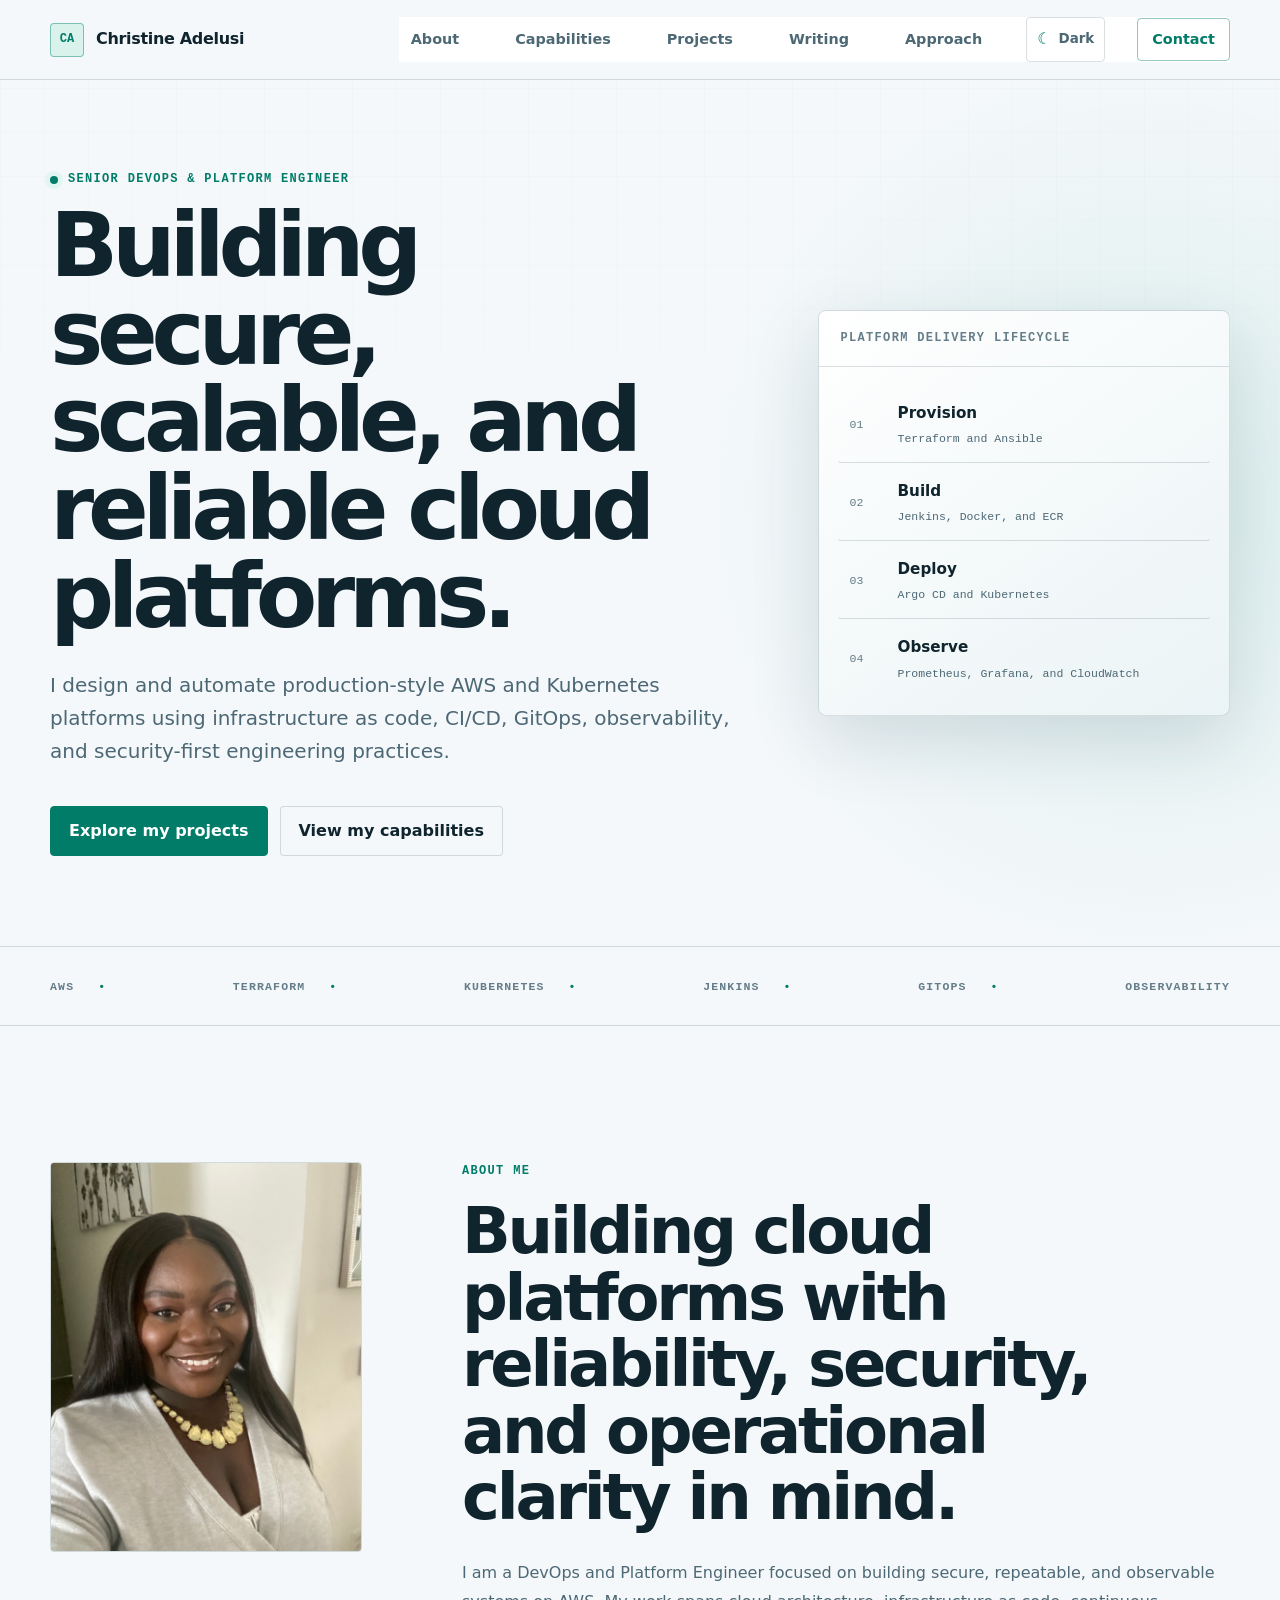
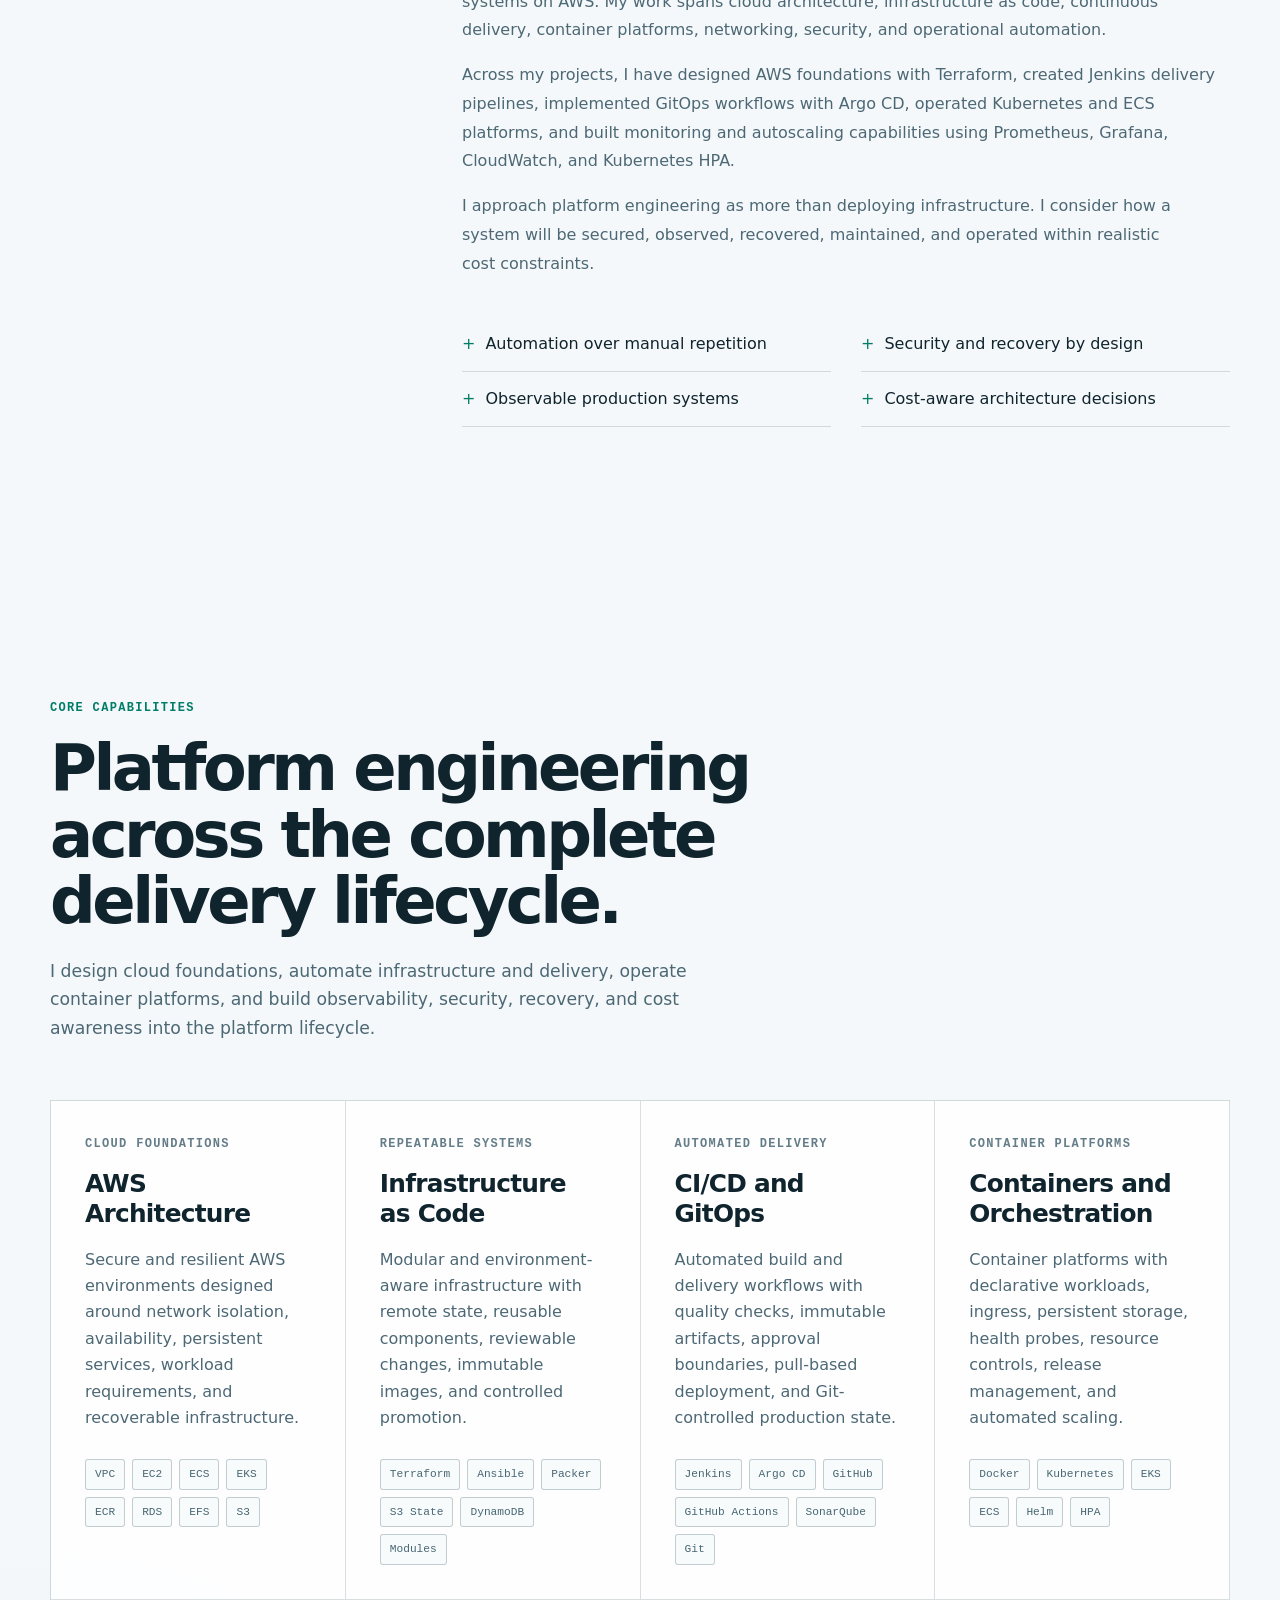
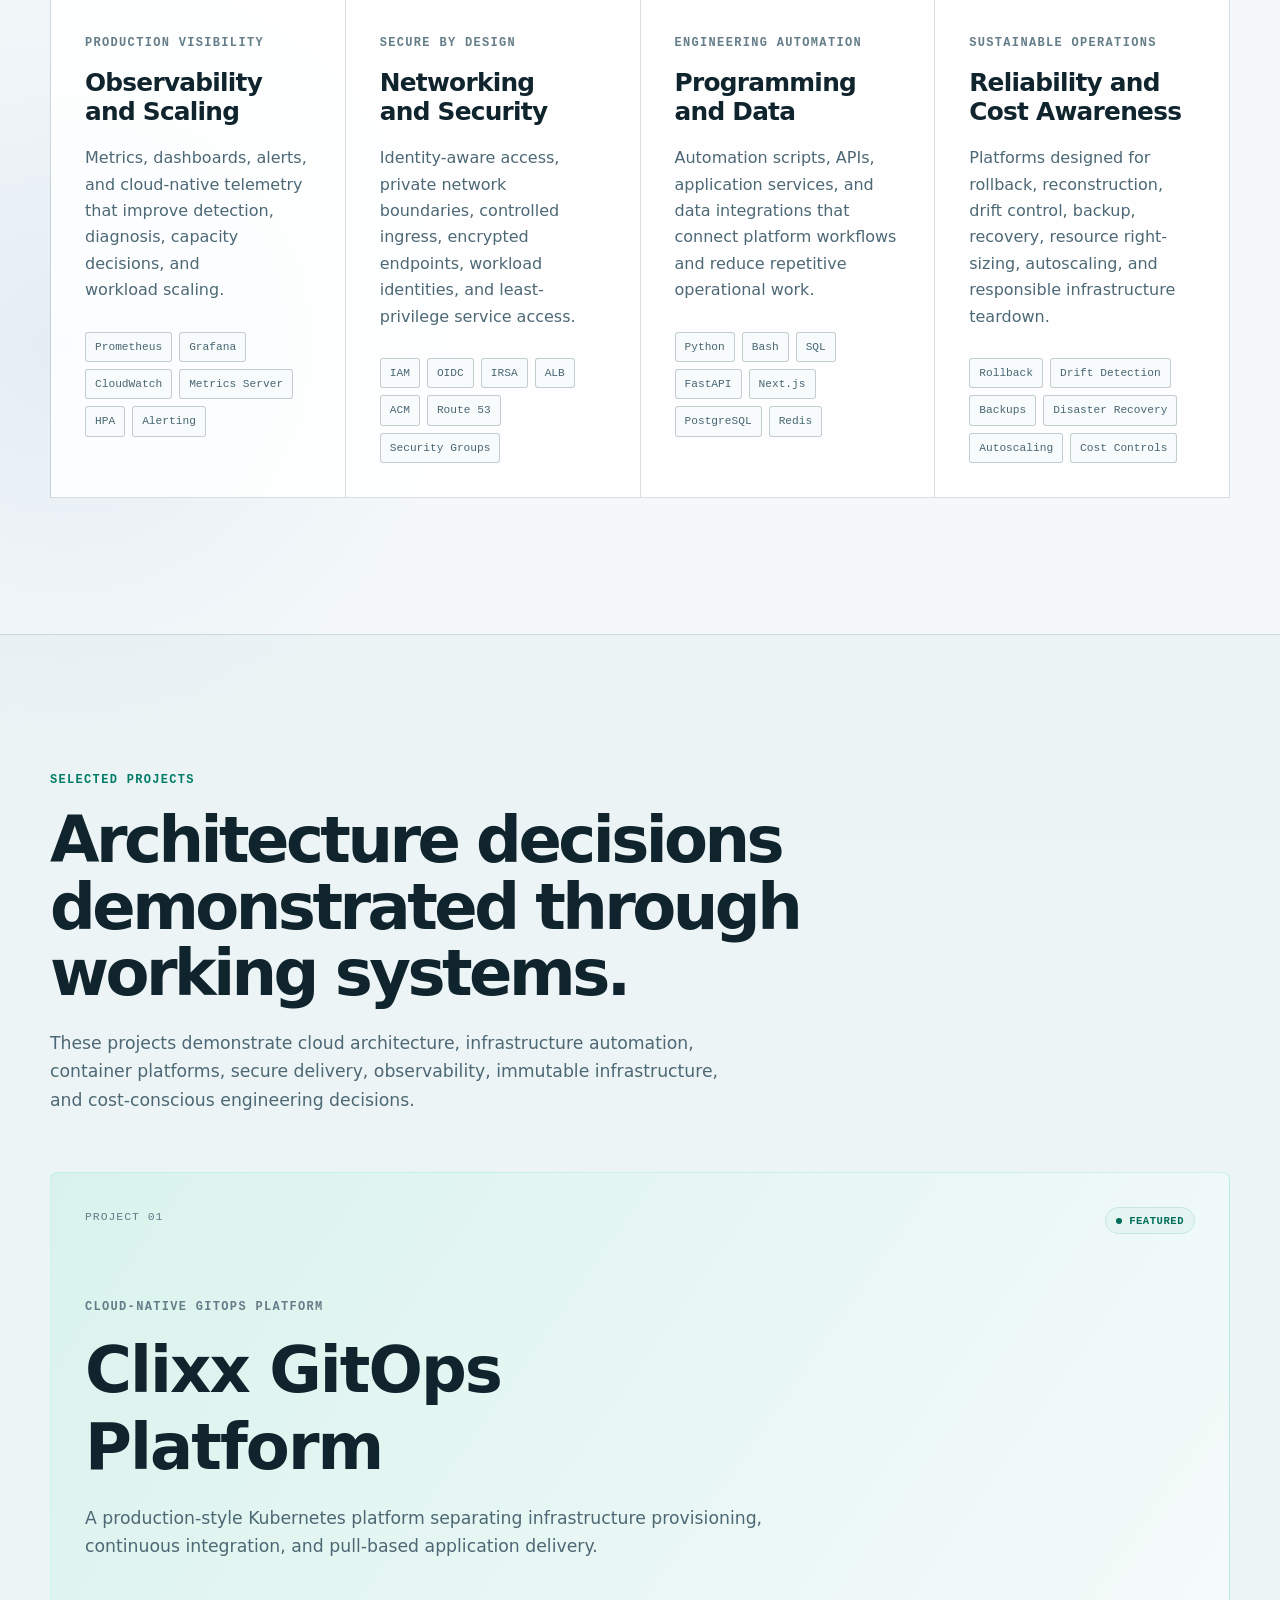
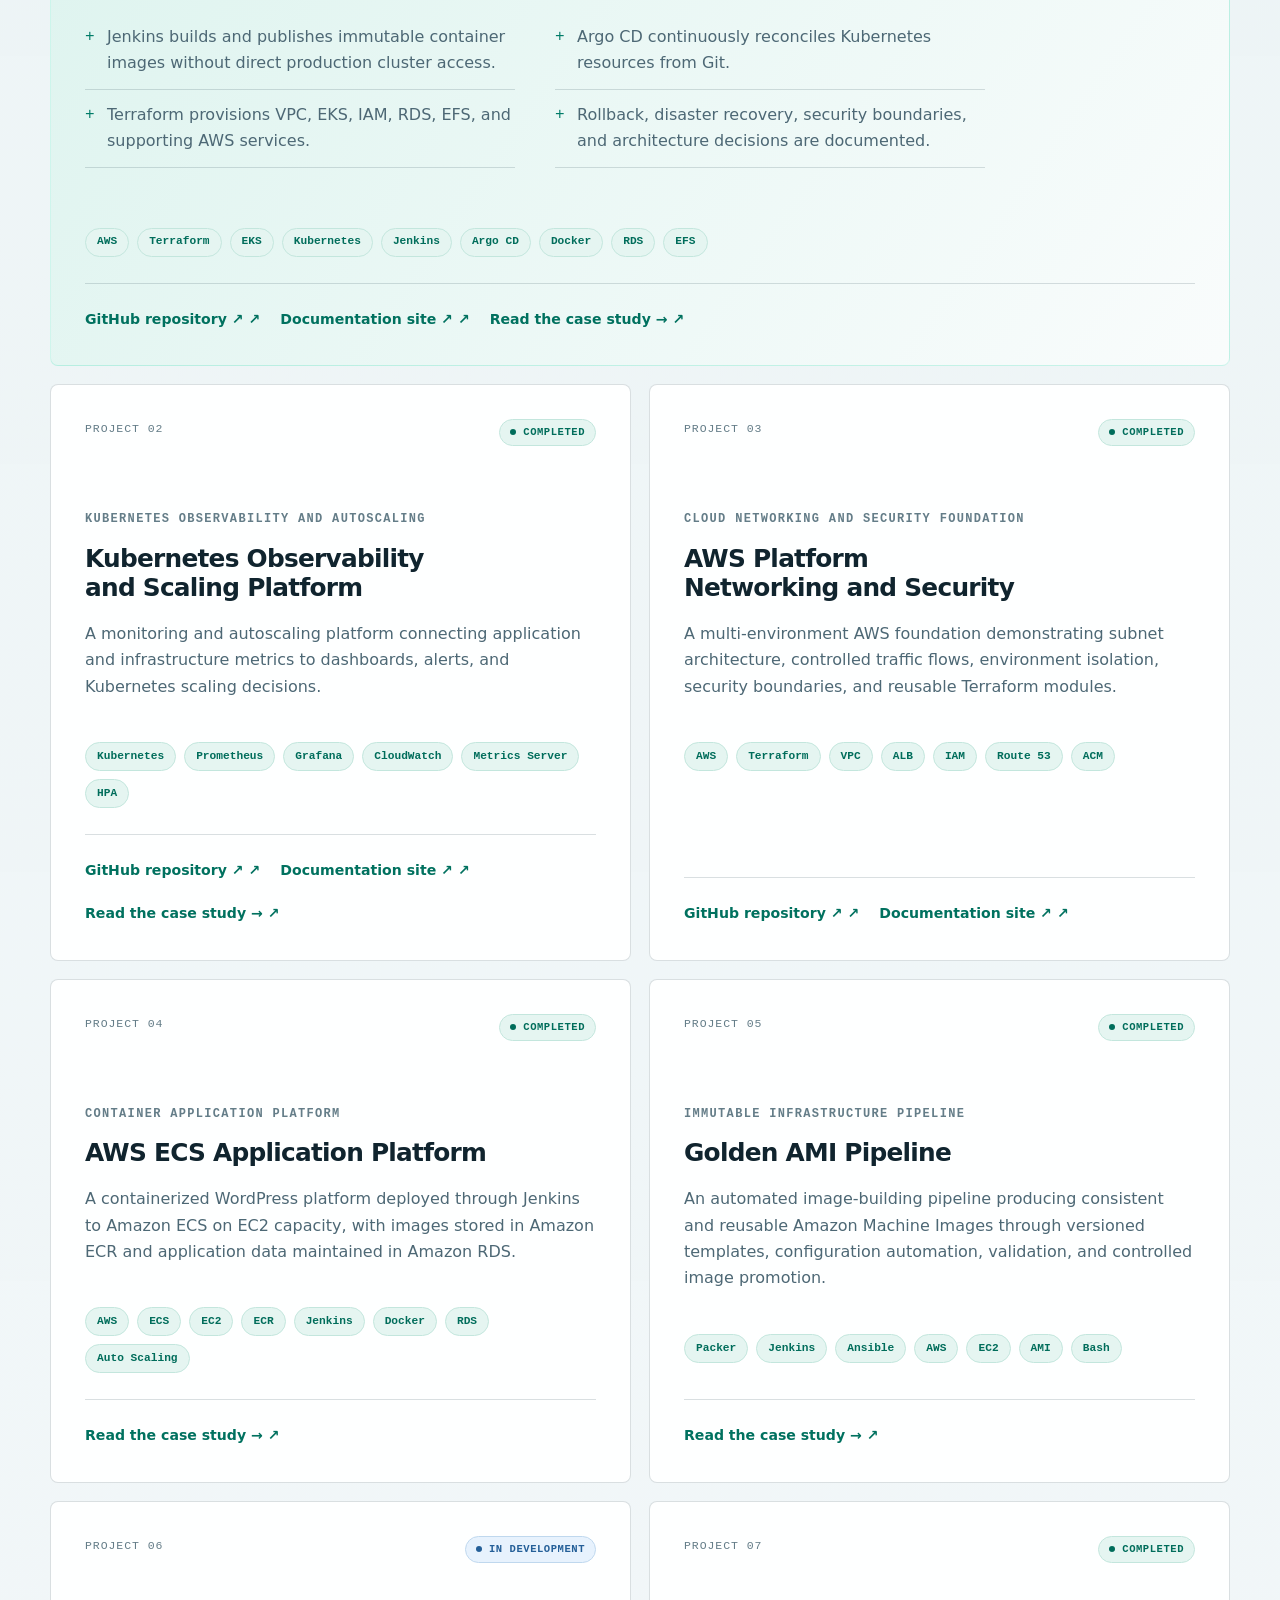
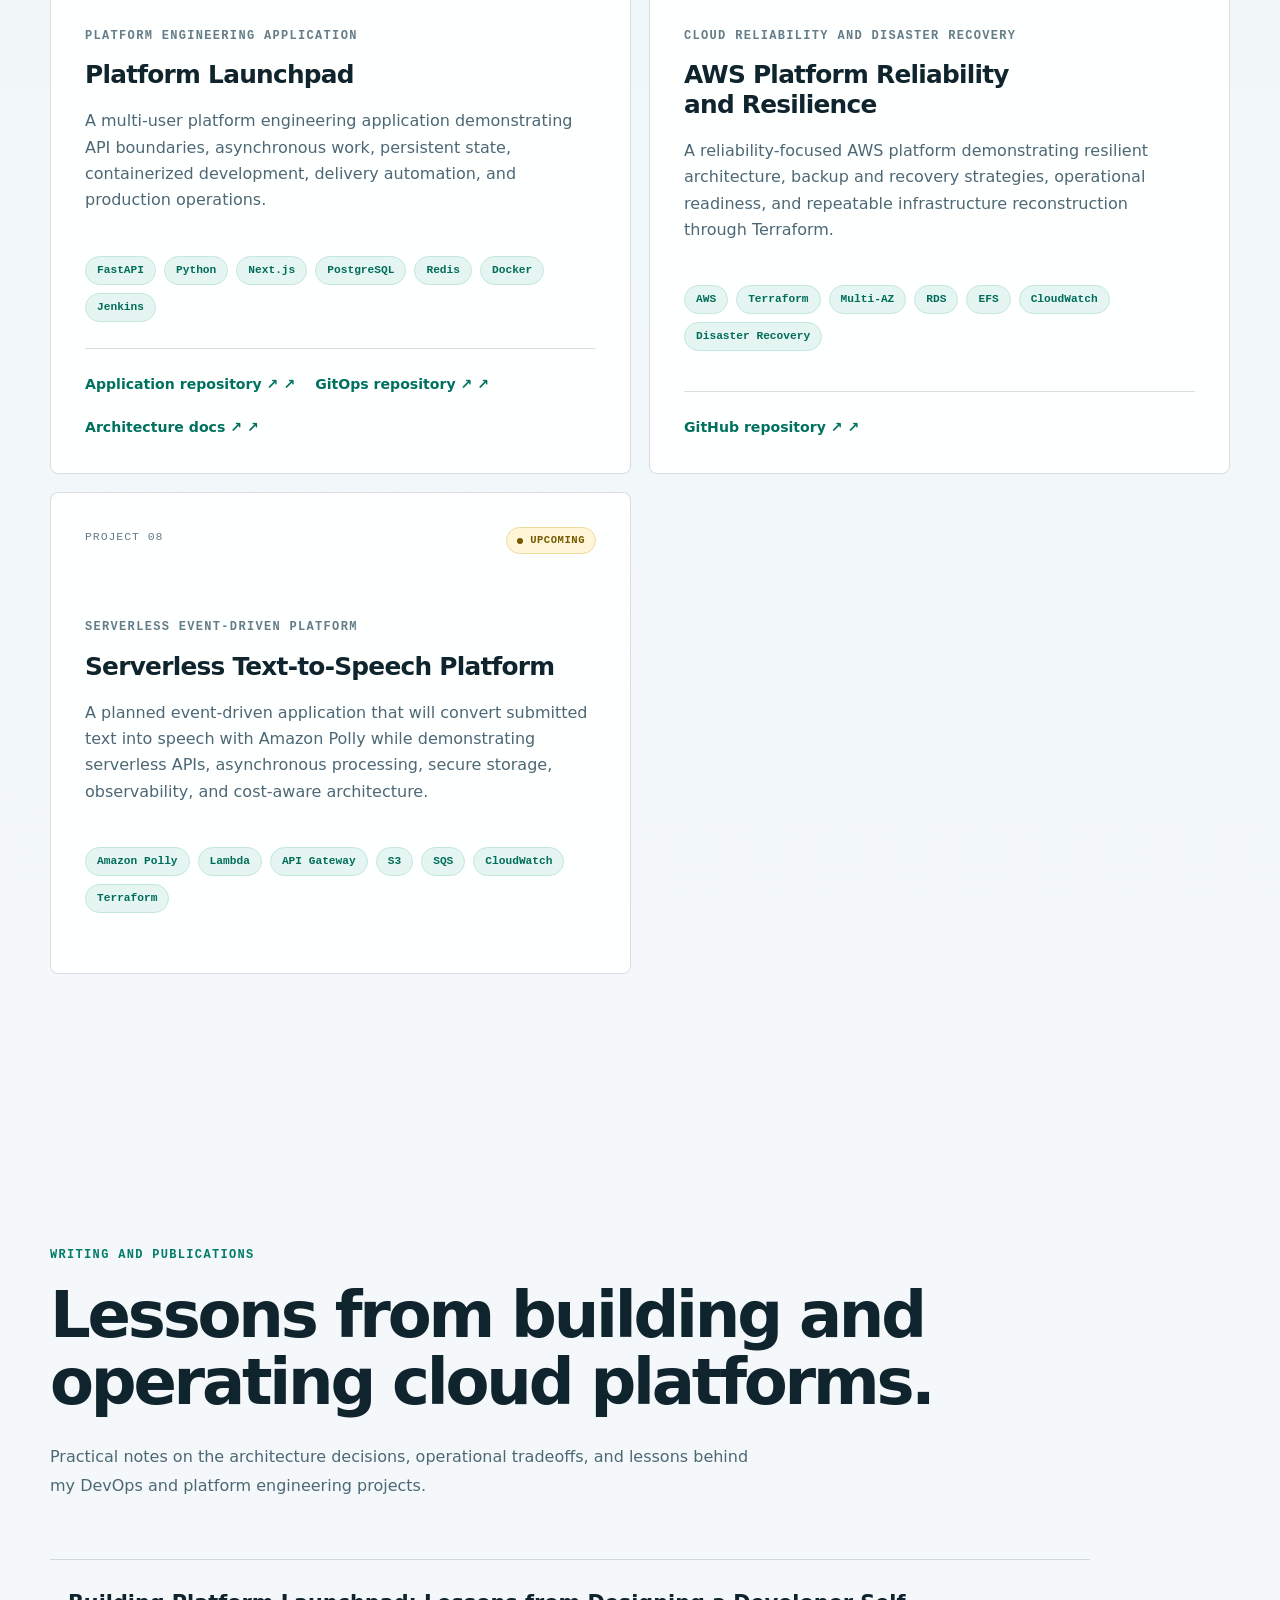
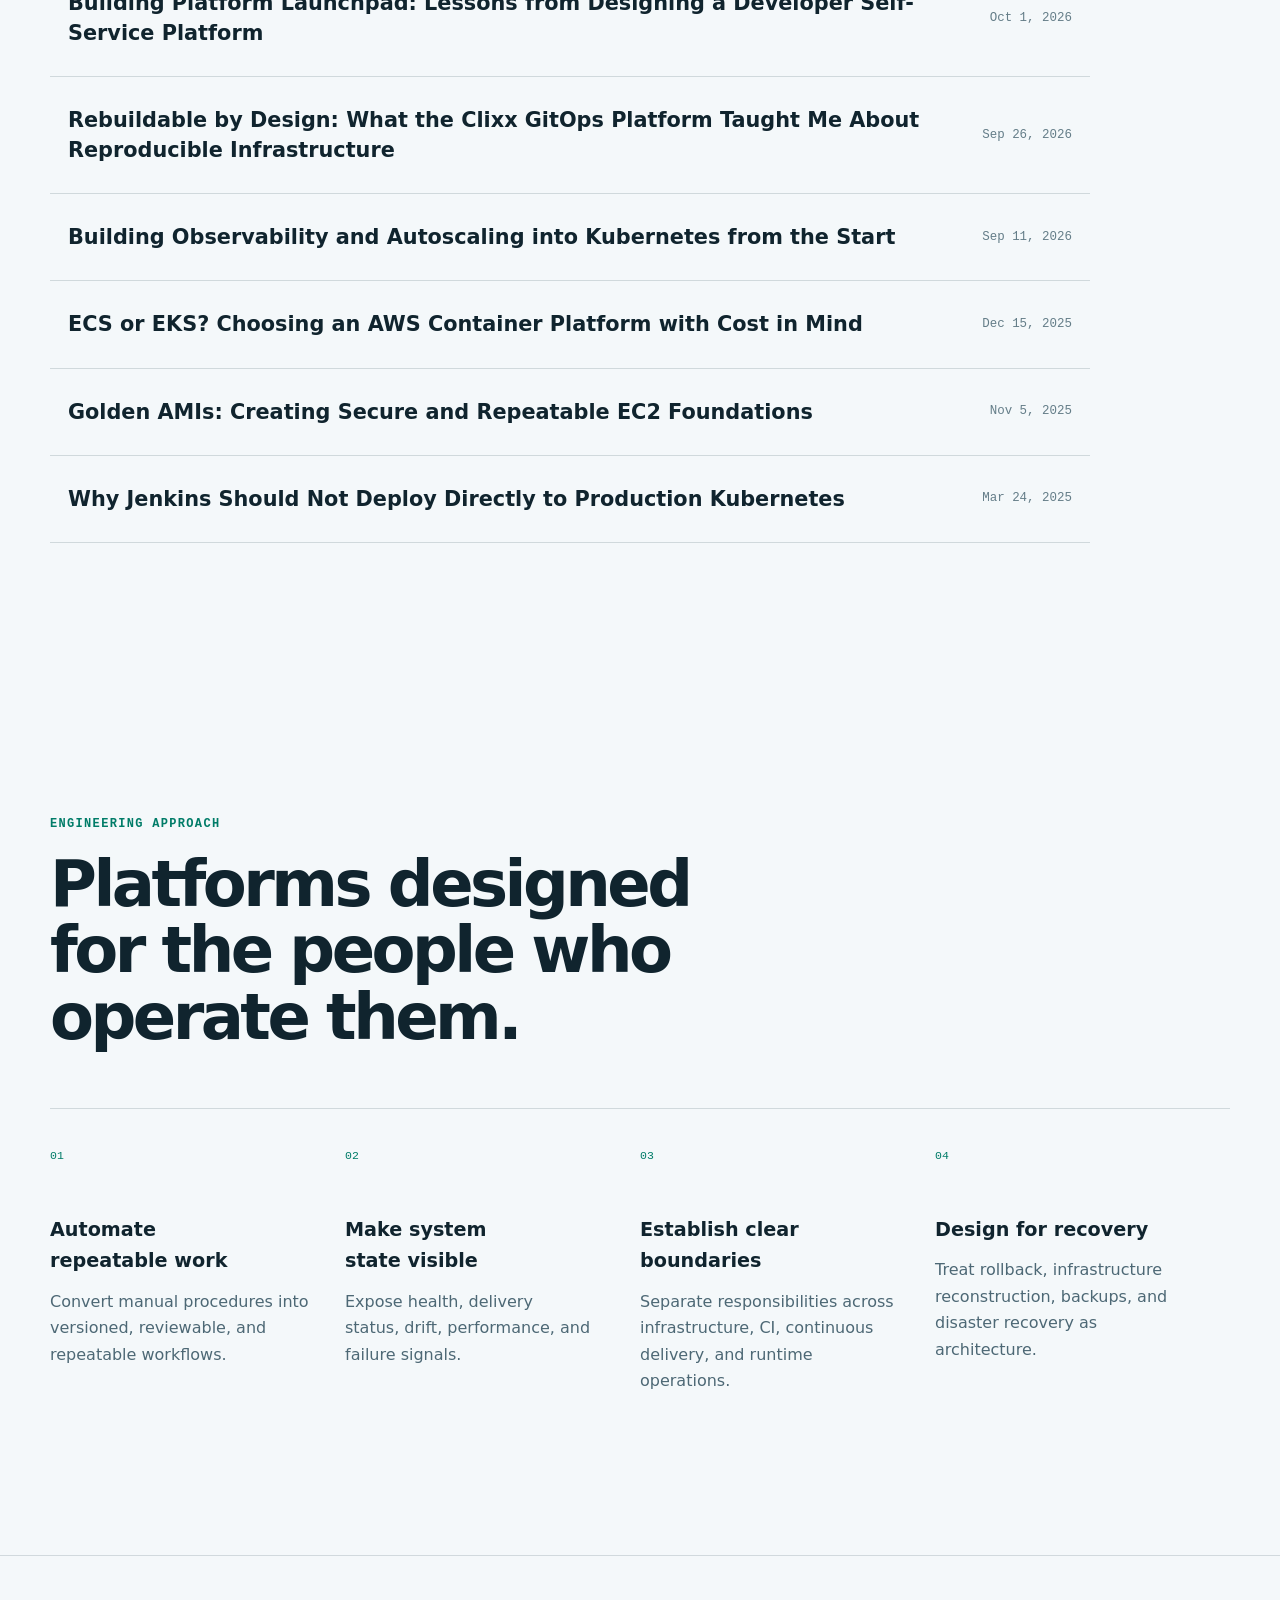
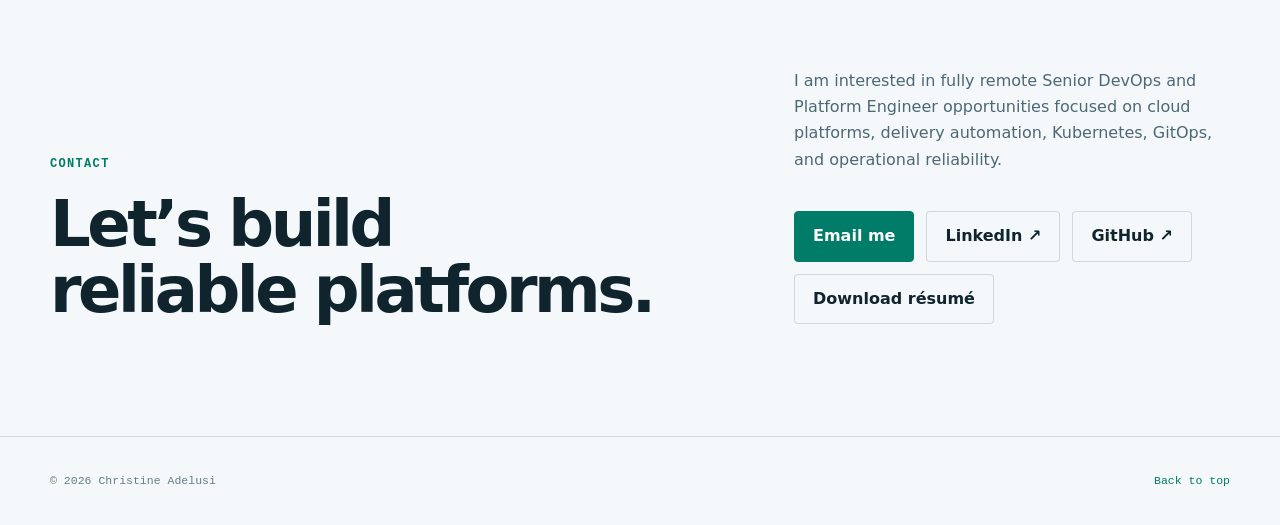
==== commit 580903c0: "docs: expand platform engineering articles" ====
--- a/index.html
+++ b/index.html
@@ -1040,9 +1040,21 @@
 
                 <ol class="publication-list">
                     <li>
-                        <a href="articles/jenkins-gitops.html">
-                            <span>Why Jenkins Should Not Deploy Directly to Production Kubernetes</span>
-                            <time datetime="2026-03-24">Mar 24, 2026</time>
+                        <a href="articles/building-platform-launchpad.html">
+                            <span>Building Platform Launchpad: Lessons from Designing a Developer Self-Service Platform</span>
+                            <time datetime="2026-10-01">Oct 1, 2026</time>
+                        </a>
+                    </li>
+                    <li>
+                        <a href="articles/rebuildable-by-design-clixx-gitops.html">
+                            <span>Rebuildable by Design: What the Clixx GitOps Platform Taught Me About Reproducible Infrastructure</span>
+                            <time datetime="2026-26-09">Sep 26, 2026</time>
+                        </a>
+                    </li>
+                    <li>
+                        <a href="articles/kubernetes-observability.html">
+                            <span>Building Observability and Autoscaling into Kubernetes from the Start</span>
+                            <time datetime="2026-09-11">Sep 11, 2026</time>
                         </a>
                     </li>
                     <li>
@@ -1052,15 +1064,15 @@
                         </a>
                     </li>
                     <li>
-                        <a href="articles/kubernetes-observability.html">
-                            <span>Building Observability and Autoscaling into Kubernetes from the Start</span>
-                            <time datetime="2026-09-11">Sep 11, 2026</time>
+                        <a href="articles/golden-ami-pipeline.html">
+                            <span>Golden AMIs: Creating Secure and Repeatable EC2 Foundations</span>
+                            <time datetime="2025-11-05">Nov 5, 2025</time>
                         </a>
                     </li>
                     <li>
-                        <a href="articles/golden-ami-pipeline.html">
-                            <span>Golden AMIs: Creating Secure and Repeatable EC2 Foundations</span>
-                            <time datetime="2025-11-05">Nov 5, 2025</time>
+                        <a href="articles/jenkins-gitops.html">
+                            <span>Why Jenkins Should Not Deploy Directly to Production Kubernetes</span>
+                            <time datetime="2025-03-24">Mar 24, 2025</time>
                         </a>
                     </li>
                 </ol>
